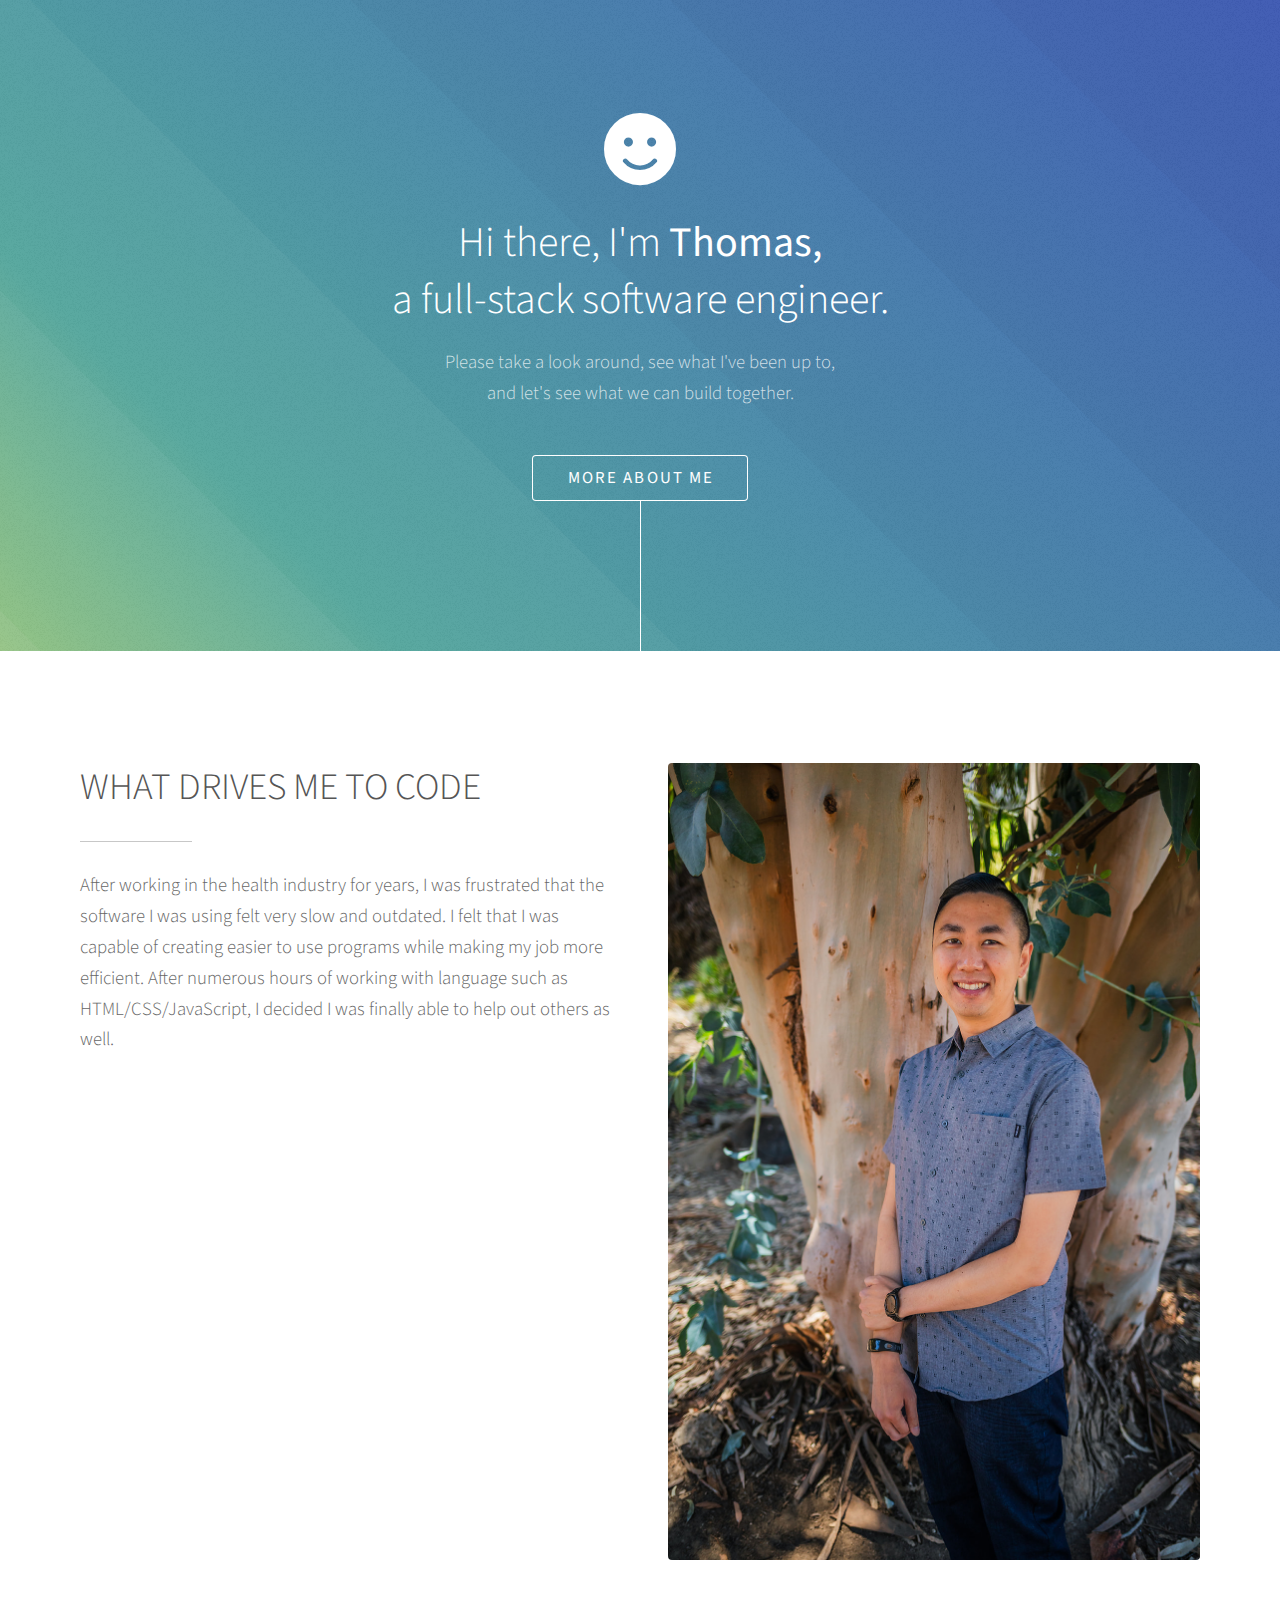
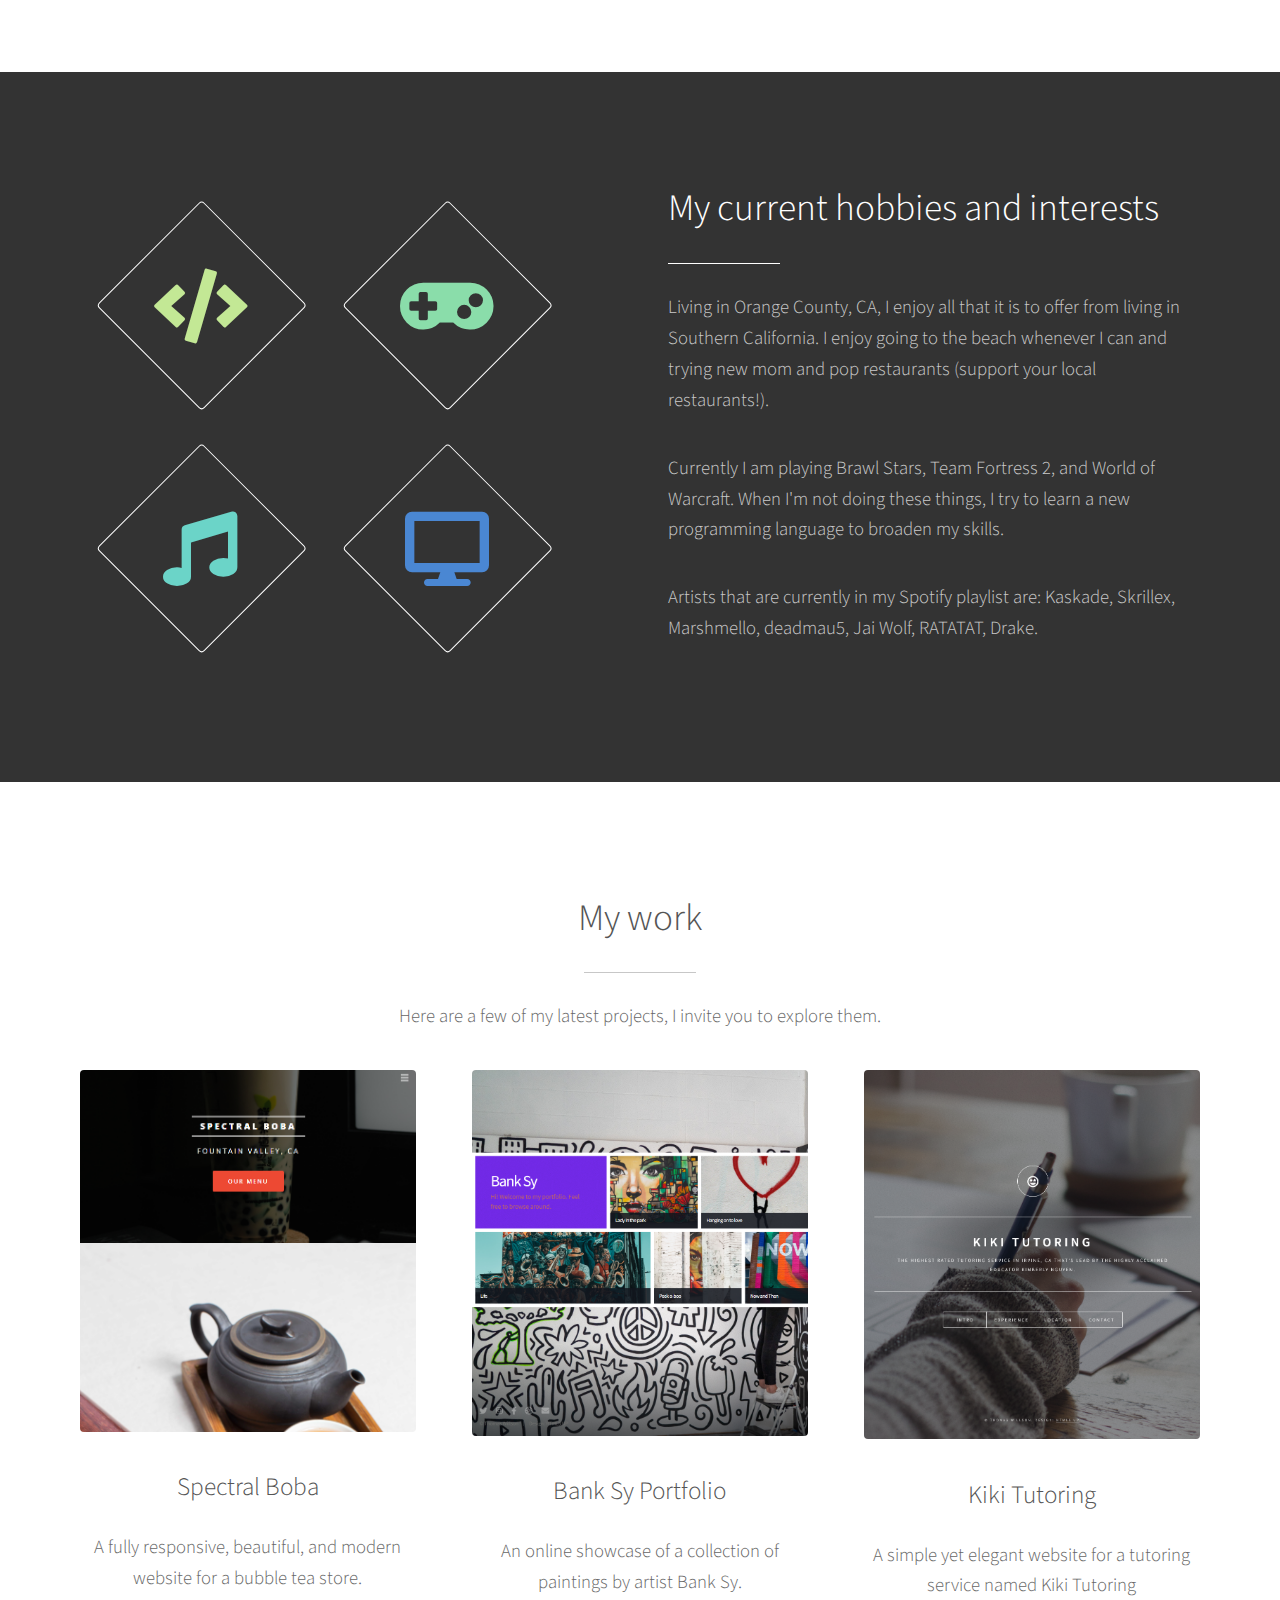
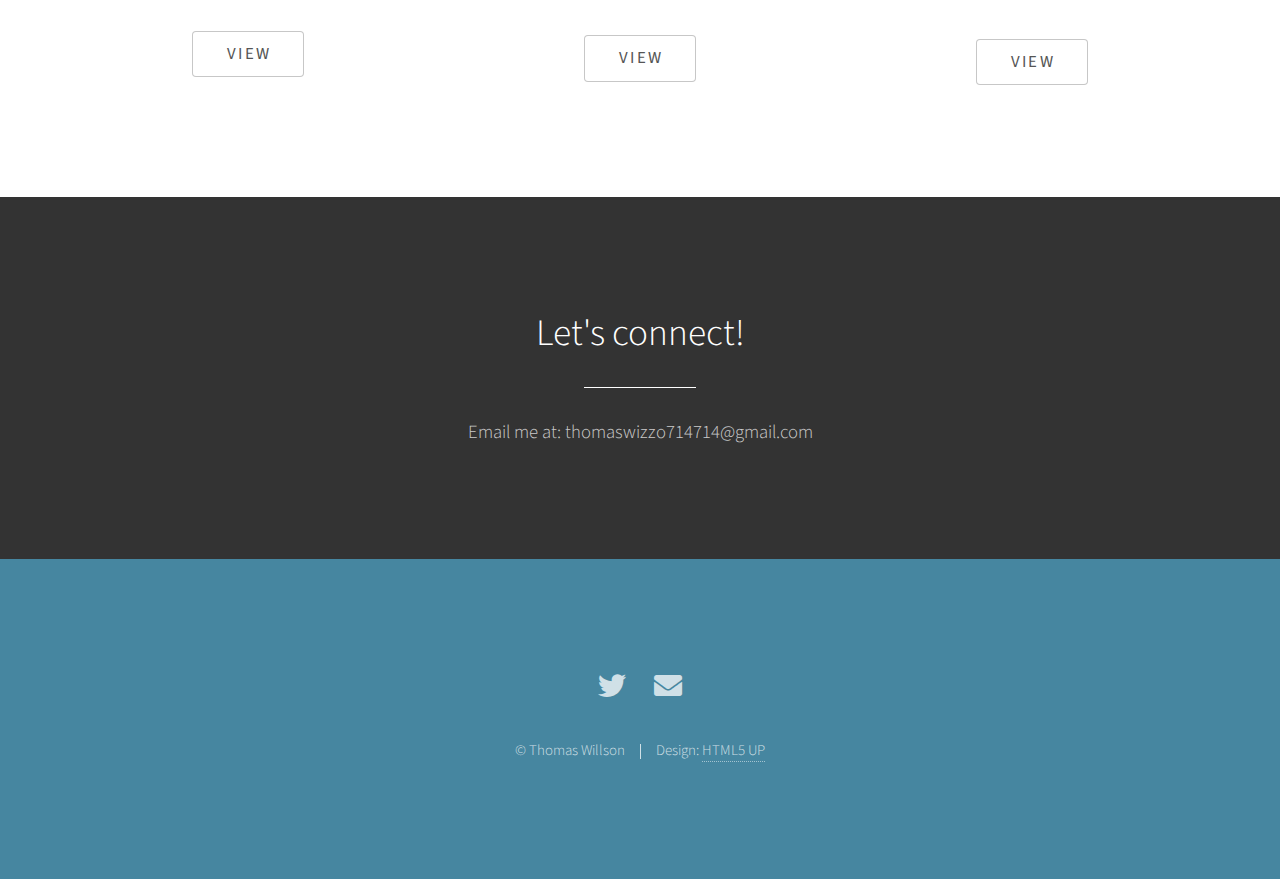
==== index.html @ 30d2df5d "first commit" ====
<!DOCTYPE HTML>
<!--
	Photon by HTML5 UP
	html5up.net | @ajlkn
	Free for personal and commercial use under the CCA 3.0 license (html5up.net/license)
-->
<html>
	<head>
		<title>Thomas Willson - Web Dev</title>
		<meta charset="utf-8" />
		<meta name="viewport" content="width=device-width, initial-scale=1, user-scalable=no" />
		<link rel="stylesheet" href="assets/css/main.css" />
		<noscript><link rel="stylesheet" href="assets/css/noscript.css" /></noscript>
	</head>
	<body class="is-preload">

		<!-- Header -->
			<section id="header">
				<div class="inner">
					<span class="icon solid major fa-smile"></span>
					<h1>Hi there, I'm <strong>Thomas,</strong><br />
					a full-stack software engineer.</h1>
					<p>Please take a look around, see what I've been up to,<br />
					and let's see what we can build together.</p>
					<ul class="actions special">
						<li><a href="#one" class="button scrolly">More about me</a></li>
					</ul>
				</div>
			</section>

		<!-- One -->
			<section id="one" class="main style1">
				<div class="container">
					<div class="row gtr-150">
						<div class="col-6 col-12-medium">
							<header class="major">
								<h2>WHAT DRIVES ME TO CODE</h2>
							</header>
							<p>After working in the health industry for years, I was frustrated that the software I was using felt very slow and outdated.
							I felt that I was capable of creating easier to use programs while making my job more efficient.
							After numerous hours of working with language such as HTML/CSS/JavaScript, I decided I was finally able to help out others as well.</p>
						</div>
						<div class="col-6 col-12-medium imp-medium">
							<span class="image fit"><img src="professional-selfie.jpg" alt="" /></span>
						</div>
					</div>
				</div>
			</section>

		<!-- Two -->
			<section id="two" class="main style2">
				<div class="container">
					<div class="row gtr-150">
						<div class="col-6 col-12-medium">
							<ul class="major-icons">
								<li><span class="icon solid style1 major fa-code"></span></li>
								<li><span class="icon solid style2 major fa-gamepad"></span></li>
								<li><span class="icon solid style3 major fa-music"></span></li>
								<!-- <li><span class="icon solid style4 major fa-cog"></span></li> -->
								<li><span class="icon solid style5 major fa-desktop"></span></li>
								<!-- <li><span class="icon solid style6 major fa-calendar"></span></li> -->
							</ul>
						</div>
						<div class="col-6 col-12-medium">
							<header class="major">
								<h2>My current hobbies and interests<br />
								</h2>
							</header>
							<p>Living in Orange County, CA, I enjoy all that it is to offer from living in Southern California.  I enjoy going to the beach whenever I can and trying new mom and pop restaurants (support your local restaurants!).</p>
							<p>Currently I am playing Brawl Stars, Team Fortress 2, and World of Warcraft.  When I'm not doing these things, I try to learn a new programming language to broaden my skills.</p>
							<p>Artists that are currently in my Spotify playlist are: Kaskade, Skrillex, Marshmello, deadmau5, Jai Wolf, RATATAT, Drake.</p>
						</div>
					</div>
				</div>
			</section>

		<!-- Three -->
			<section id="three" class="main style1 special">
				<div class="container">
					<header class="major">
						<h2>My work</h2>
					</header>
					<p>Here are a few of my latest projects, I invite you to explore them.</p>
					<div class="row gtr-150">
						<div class="col-4 col-12-medium">
							<a href="Project-1-spectral-boba/index.html" target="_blank"><span class="image fit"><img href="Project-1-spectral-boba/index.html" src="images/spectral-boba-proj-img.png" alt="" /></span></a>
							<h3>Spectral Boba</h3>
							<p>A fully responsive, beautiful, and modern website for a bubble tea store.</p>
							<ul class="actions special">
								<li><a href="Project-1-spectral-boba/index.html" target="_blank" class="button">View</a></li>
							</ul>
						</div>
						<div class="col-4 col-12-medium">
							<a href="Project-2-artist/index.html" target="_blank"><span class="image fit"><img src="images/project2-banksy.png" alt="" /></span></a>
							<h3>Bank Sy Portfolio</h3>
							<p>An online showcase of a collection of paintings by artist Bank Sy.</p>
							<ul class="actions special">
								<li><a href="Project-2-artist/index.html" target="_blank" class="button">View</a></li>
							</ul>
						</div>
						<div class="col-4 col-12-medium">
							<a href="Project-3-tutor/index.html" target="_blank"><span class="image fit"><img src="images/kiki-tutor.png" alt="" /></span></a>
							<h3>Kiki Tutoring</h3>
							<p>A simple yet elegant website for a tutoring service named Kiki Tutoring</p>
							<ul class="actions special">
								<li><a href="Project-3-tutor/index.html" target="_blank" class="button">View</a></li>
							</ul>
						</div>
					</div>
				</div>
			</section>

		<!-- Four -->
			<section id="four" class="main style2 special">
				<div class="container">
					<header class="major">
						<h2>Let's connect!</h2>
					</header>
					<p>Email me at: thomaswizzo714714@gmail.com</p>
					<!-- <ul class="actions special">
						<li><a href="#" class="button wide primary">Sign Up</a></li>
						<li><a href="#" class="button wide">Learn More</a></li>
					</ul> -->
				</div>
			</section>

		<!-- Five -->
		<!--
			<section id="five" class="main style1">
				<div class="container">
					<header class="major special">
						<h2>Elements</h2>
					</header>

					<section>
						<h4>Text</h4>
						<p>This is <b>bold</b> and this is <strong>strong</strong>. This is <i>italic</i> and this is <em>emphasized</em>.
						This is <sup>superscript</sup> text and this is <sub>subscript</sub> text.
						This is <u>underlined</u> and this is code: <code>for (;;) { ... }</code>. Finally, <a href="#">this is a link</a>.</p>
						<hr />
						<header>
							<h4>Heading with a Subtitle</h4>
							<p>Lorem ipsum dolor sit amet nullam id egestas urna aliquam</p>
						</header>
						<p>Nunc lacinia ante nunc ac lobortis. Interdum adipiscing gravida odio porttitor sem non mi integer non faucibus ornare mi ut ante amet placerat aliquet. Volutpat eu sed ante lacinia sapien lorem accumsan varius montes viverra nibh in adipiscing blandit tempus accumsan.</p>
						<header>
							<h5>Heading with a Subtitle</h5>
							<p>Lorem ipsum dolor sit amet nullam id egestas urna aliquam</p>
						</header>
						<p>Nunc lacinia ante nunc ac lobortis. Interdum adipiscing gravida odio porttitor sem non mi integer non faucibus ornare mi ut ante amet placerat aliquet. Volutpat eu sed ante lacinia sapien lorem accumsan varius montes viverra nibh in adipiscing blandit tempus accumsan.</p>
						<hr />
						<h2>Heading Level 2</h2>
						<h3>Heading Level 3</h3>
						<h4>Heading Level 4</h4>
						<h5>Heading Level 5</h5>
						<h6>Heading Level 6</h6>
						<hr />
						<h5>Blockquote</h5>
						<blockquote>Fringilla nisl. Donec accumsan interdum nisi, quis tincidunt felis sagittis eget tempus euismod. Vestibulum ante ipsum primis in faucibus vestibulum. Blandit adipiscing eu felis iaculis volutpat ac adipiscing accumsan faucibus. Vestibulum ante ipsum primis in faucibus lorem ipsum dolor sit amet nullam adipiscing eu felis.</blockquote>
						<h5>Preformatted</h5>
						<pre><code>i = 0;

while (!deck.isInOrder()) {
print 'Iteration ' + i;
deck.shuffle();
i++;
}

print 'It took ' + i + ' iterations to sort the deck.';</code></pre>
					</section>

					<section>
						<h4>Lists</h4>
						<div class="row">
							<div class="col-6 col-12-medium">
								<h5>Unordered</h5>
								<ul>
									<li>Dolor pulvinar etiam.</li>
									<li>Sagittis adipiscing.</li>
									<li>Felis enim feugiat.</li>
								</ul>
								<h5>Alternate</h5>
								<ul class="alt">
									<li>Dolor pulvinar etiam.</li>
									<li>Sagittis adipiscing.</li>
									<li>Felis enim feugiat.</li>
								</ul>
							</div>
							<div class="col-6 col-12-medium">
								<h5>Ordered</h5>
								<ol>
									<li>Dolor pulvinar etiam.</li>
									<li>Etiam vel felis viverra.</li>
									<li>Felis enim feugiat.</li>
									<li>Dolor pulvinar etiam.</li>
									<li>Etiam vel felis lorem.</li>
									<li>Felis enim et feugiat.</li>
								</ol>
								<h5>Icons</h5>
								<ul class="icons">
									<li><a href="#" class="icon brands fa-twitter"><span class="label">Twitter</span></a></li>
									<li><a href="#" class="icon brands fa-facebook-f"><span class="label">Facebook</span></a></li>
									<li><a href="#" class="icon brands fa-instagram"><span class="label">Instagram</span></a></li>
									<li><a href="#" class="icon brands fa-github"><span class="label">Github</span></a></li>
								</ul>
							</div>
						</div>
						<h5>Actions</h5>
						<div class="row">
							<div class="col-6 col-12-medium">
								<ul class="actions">
									<li><a href="#" class="button primary">Default</a></li>
									<li><a href="#" class="button">Default</a></li>
								</ul>
								<ul class="actions small">
									<li><a href="#" class="button primary small">Small</a></li>
									<li><a href="#" class="button small">Small</a></li>
								</ul>
								<ul class="actions stacked">
									<li><a href="#" class="button primary">Default</a></li>
									<li><a href="#" class="button">Default</a></li>
								</ul>
								<ul class="actions stacked">
									<li><a href="#" class="button primary small">Small</a></li>
									<li><a href="#" class="button small">Small</a></li>
								</ul>
							</div>
							<div class="col-6 col-12-medium">
								<ul class="actions stacked">
									<li><a href="#" class="button primary fit">Default</a></li>
									<li><a href="#" class="button fit">Default</a></li>
								</ul>
								<ul class="actions stacked">
									<li><a href="#" class="button primary small fit">Small</a></li>
									<li><a href="#" class="button small fit">Small</a></li>
								</ul>
							</div>
						</div>
					</section>

					<section>
						<h4>Table</h4>
						<h5>Default</h5>
						<div class="table-wrapper">
							<table>
								<thead>
									<tr>
										<th>Name</th>
										<th>Description</th>
										<th>Price</th>
									</tr>
								</thead>
								<tbody>
									<tr>
										<td>Item One</td>
										<td>Ante turpis integer aliquet porttitor.</td>
										<td>29.99</td>
									</tr>
									<tr>
										<td>Item Two</td>
										<td>Vis ac commodo adipiscing arcu aliquet.</td>
										<td>19.99</td>
									</tr>
									<tr>
										<td>Item Three</td>
										<td> Morbi faucibus arcu accumsan lorem.</td>
										<td>29.99</td>
									</tr>
									<tr>
										<td>Item Four</td>
										<td>Vitae integer tempus condimentum.</td>
										<td>19.99</td>
									</tr>
									<tr>
										<td>Item Five</td>
										<td>Ante turpis integer aliquet porttitor.</td>
										<td>29.99</td>
									</tr>
								</tbody>
								<tfoot>
									<tr>
										<td colspan="2"></td>
										<td>100.00</td>
									</tr>
								</tfoot>
							</table>
						</div>

						<h5>Alternate</h5>
						<div class="table-wrapper">
							<table class="alt">
								<thead>
									<tr>
										<th>Name</th>
										<th>Description</th>
										<th>Price</th>
									</tr>
								</thead>
								<tbody>
									<tr>
										<td>Item One</td>
										<td>Ante turpis integer aliquet porttitor.</td>
										<td>29.99</td>
									</tr>
									<tr>
										<td>Item Two</td>
										<td>Vis ac commodo adipiscing arcu aliquet.</td>
										<td>19.99</td>
									</tr>
									<tr>
										<td>Item Three</td>
										<td> Morbi faucibus arcu accumsan lorem.</td>
										<td>29.99</td>
									</tr>
									<tr>
										<td>Item Four</td>
										<td>Vitae integer tempus condimentum.</td>
										<td>19.99</td>
									</tr>
									<tr>
										<td>Item Five</td>
										<td>Ante turpis integer aliquet porttitor.</td>
										<td>29.99</td>
									</tr>
								</tbody>
								<tfoot>
									<tr>
										<td colspan="2"></td>
										<td>100.00</td>
									</tr>
								</tfoot>
							</table>
						</div>
					</section>

					<section>
						<h4>Buttons</h4>
						<ul class="actions">
							<li><a href="#" class="button primary">Primary</a></li>
							<li><a href="#" class="button">Default</a></li>
						</ul>
						<ul class="actions">
							<li><a href="#" class="button large">Large</a></li>
							<li><a href="#" class="button">Default</a></li>
							<li><a href="#" class="button small">Small</a></li>
						</ul>
						<ul class="actions fit">
							<li><a href="#" class="button fit">Fit</a></li>
							<li><a href="#" class="button primary fit">Fit</a></li>
							<li><a href="#" class="button fit">Fit</a></li>
						</ul>
						<ul class="actions fit small">
							<li><a href="#" class="button primary fit small">Fit + Small</a></li>
							<li><a href="#" class="button fit small">Fit + Small</a></li>
							<li><a href="#" class="button primary fit small">Fit + Small</a></li>
						</ul>
						<ul class="actions">
							<li><a href="#" class="button primary icon solid fa-download">Icon</a></li>
							<li><a href="#" class="button icon solid fa-download">Icon</a></li>
						</ul>
						<ul class="actions">
							<li><span class="button primary disabled">Disabled</span></li>
							<li><span class="button disabled">Disabled</span></li>
						</ul>
					</section>

					<section>
						<h4>Form</h4>
						<form method="post" action="#">
							<div class="row gtr-uniform gtr-50">
								<div class="col-6 col-12-xsmall">
									<input type="text" name="demo-name" id="demo-name" value="" placeholder="Name" />
								</div>
								<div class="col-6 col-12-xsmall">
									<input type="email" name="demo-email" id="demo-email" value="" placeholder="Email" />
								</div>
								<div class="col-12">
									<select name="demo-category" id="demo-category">
										<option value="">- Category -</option>
										<option value="1">Manufacturing</option>
										<option value="1">Shipping</option>
										<option value="1">Administration</option>
										<option value="1">Human Resources</option>
									</select>
								</div>
								<div class="col-4 col-12-small">
									<input type="radio" id="demo-priority-low" name="demo-priority" checked>
									<label for="demo-priority-low">Low</label>
								</div>
								<div class="col-4 col-12-small">
									<input type="radio" id="demo-priority-normal" name="demo-priority">
									<label for="demo-priority-normal">Normal</label>
								</div>
								<div class="col-4 col-12-small">
									<input type="radio" id="demo-priority-high" name="demo-priority">
									<label for="demo-priority-high">High</label>
								</div>
								<div class="col-6 col-12-small">
									<input type="checkbox" id="demo-copy" name="demo-copy">
									<label for="demo-copy">Email me a copy</label>
								</div>
								<div class="col-6 col-12-small">
									<input type="checkbox" id="demo-human" name="demo-human" checked>
									<label for="demo-human">Not a robot</label>
								</div>
								<div class="col-12">
									<textarea name="demo-message" id="demo-message" placeholder="Enter your message" rows="6"></textarea>
								</div>
								<div class="col-12">
									<ul class="actions">
										<li><input type="submit" value="Send Message" class="primary" /></li>
										<li><input type="reset" value="Reset" /></li>
									</ul>
								</div>
							</div>
						</form>
					</section>

					<section>
						<h4>Image</h4>
						<h5>Fit</h5>
						<div class="box alt">
							<div class="row gtr-uniform gtr-50">
								<div class="col-12"><span class="image fit"><img src="images/pic06.jpg" alt="" /></span></div>
								<div class="col-4"><span class="image fit"><img src="images/pic02.jpg" alt="" /></span></div>
								<div class="col-4"><span class="image fit"><img src="images/pic03.jpg" alt="" /></span></div>
								<div class="col-4"><span class="image fit"><img src="images/pic04.jpg" alt="" /></span></div>
								<div class="col-4"><span class="image fit"><img src="images/pic03.jpg" alt="" /></span></div>
								<div class="col-4"><span class="image fit"><img src="images/pic04.jpg" alt="" /></span></div>
								<div class="col-4"><span class="image fit"><img src="images/pic02.jpg" alt="" /></span></div>
								<div class="col-4"><span class="image fit"><img src="images/pic04.jpg" alt="" /></span></div>
								<div class="col-4"><span class="image fit"><img src="images/pic02.jpg" alt="" /></span></div>
								<div class="col-4"><span class="image fit"><img src="images/pic03.jpg" alt="" /></span></div>
							</div>
						</div>
						<h5>Left &amp; Right</h5>
						<p><span class="image left"><img src="images/pic05.jpg" alt="" /></span>Fringilla nisl. Donec accumsan interdum nisi, quis tincidunt felis sagittis eget. tempus euismod. Vestibulum ante ipsum primis in faucibus vestibulum. Blandit adipiscing eu felis iaculis volutpat ac adipiscing accumsan eu faucibus. Integer ac pellentesque praesent tincidunt felis sagittis eget. tempus euismod. Vestibulum ante ipsum primis in faucibus vestibulum. Blandit adipiscing eu felis iaculis volutpat ac adipiscing accumsan eu faucibus. Integer ac pellentesque praesent. Donec accumsan interdum nisi, quis tincidunt felis sagittis eget. tempus euismod. Vestibulum ante ipsum primis in faucibus vestibulum. Blandit adipiscing eu felis iaculis volutpat ac adipiscing accumsan eu faucibus. Integer ac pellentesque praesent tincidunt felis sagittis eget. tempus euismod. Vestibulum ante ipsum primis in faucibus vestibulum. Blandit adipiscing eu felis iaculis volutpat ac adipiscing accumsan eu faucibus. Integer ac pellentesque praesent. Blandit adipiscing eu felis iaculis volutpat ac adipiscing accumsan eu faucibus. Integer ac pellentesque praesent tincidunt felis sagittis eget. tempus euismod. Vestibulum ante ipsum primis in faucibus vestibulum. Blandit adipiscing eu felis iaculis volutpat ac adipiscing accumsan eu faucibus. Integer ac pellentesque praesent.</p>
						<p><span class="image right"><img src="images/pic05.jpg" alt="" /></span>Fringilla nisl. Donec accumsan interdum nisi, quis tincidunt felis sagittis eget. tempus euismod. Vestibulum ante ipsum primis in faucibus vestibulum. Blandit adipiscing eu felis iaculis volutpat ac adipiscing accumsan eu faucibus. Integer ac pellentesque praesent tincidunt felis sagittis eget. tempus euismod. Vestibulum ante ipsum primis in faucibus vestibulum. Blandit adipiscing eu felis iaculis volutpat ac adipiscing accumsan eu faucibus. Integer ac pellentesque praesent. Donec accumsan interdum nisi, quis tincidunt felis sagittis eget. tempus euismod. Vestibulum ante ipsum primis in faucibus vestibulum. Blandit adipiscing eu felis iaculis volutpat ac adipiscing accumsan eu faucibus. Integer ac pellentesque praesent tincidunt felis sagittis eget. tempus euismod. Vestibulum ante ipsum primis in faucibus vestibulum. Blandit adipiscing eu felis iaculis volutpat ac adipiscing accumsan eu faucibus. Integer ac pellentesque praesent. Blandit adipiscing eu felis iaculis volutpat ac adipiscing accumsan eu faucibus. Integer ac pellentesque praesent tincidunt felis sagittis eget. tempus euismod. Vestibulum ante ipsum primis in faucibus vestibulum. Blandit adipiscing eu felis iaculis volutpat ac adipiscing accumsan eu faucibus. Integer ac pellentesque praesent.</p>
					</section>

				</div>
			</section>
		-->

		<!-- Footer -->
			<section id="footer">
				<ul class="icons">
					<li><a href="https://twitter.com/thomaswizzo" class="icon brands alt fa-twitter"><span class="label">Twitter</span></a></li>
					<!-- <li><a href="#" class="icon brands alt fa-facebook-f"><span class="label">Facebook</span></a></li> -->
					<!-- <li><a href="#" class="icon brands alt fa-instagram"><span class="label">Instagram</span></a></li> -->
					<!-- <li><a href="#" class="icon brands alt fa-github"><span class="label">GitHub</span></a></li> -->
					<li><a href="mailto:thomaswizzo714@gmail.com" class="icon solid alt fa-envelope"><span class="label">Email</span></a></li>
				</ul>
				<ul class="copyright">
					<li>&copy; Thomas Willson</li><li>Design: <a href="http://html5up.net">HTML5 UP</a></li>
				</ul>
			</section>

		<!-- Scripts -->
			<script src="assets/js/jquery.min.js"></script>
			<script src="assets/js/jquery.scrolly.min.js"></script>
			<script src="assets/js/browser.min.js"></script>
			<script src="assets/js/breakpoints.min.js"></script>
			<script src="assets/js/util.js"></script>
			<script src="assets/js/main.js"></script>

	</body>
</html>
---- assets/css/main.css ----
@import url("fontawesome-all.min.css");
@import url("https://fonts.googleapis.com/css?family=Source+Sans+Pro:300,300italic,400,400italic");

/*
	Photon by HTML5 UP
	html5up.net | @ajlkn
	Free for personal and commercial use under the CCA 3.0 license (html5up.net/license)
*/

html, body, div, span, applet, object,
iframe, h1, h2, h3, h4, h5, h6, p, blockquote,
pre, a, abbr, acronym, address, big, cite,
code, del, dfn, em, img, ins, kbd, q, s, samp,
small, strike, strong, sub, sup, tt, var, b,
u, i, center, dl, dt, dd, ol, ul, li, fieldset,
form, label, legend, table, caption, tbody,
tfoot, thead, tr, th, td, article, aside,
canvas, details, embed, figure, figcaption,
footer, header, hgroup, menu, nav, output, ruby,
section, summary, time, mark, audio, video {
	margin: 0;
	padding: 0;
	border: 0;
	font-size: 100%;
	font: inherit;
	vertical-align: baseline;}

article, aside, details, figcaption, figure,
footer, header, hgroup, menu, nav, section {
	display: block;}

body {
	line-height: 1;
}

ol, ul {
	list-style: none;
}

blockquote, q {
	quotes: none;
}

	blockquote:before, blockquote:after, q:before, q:after {
		content: '';
		content: none;
	}

table {
	border-collapse: collapse;
	border-spacing: 0;
}

body {
	-webkit-text-size-adjust: none;
}

mark {
	background-color: transparent;
	color: inherit;
}

input::-moz-focus-inner {
	border: 0;
	padding: 0;
}

input, select, textarea {
	-moz-appearance: none;
	-webkit-appearance: none;
	-ms-appearance: none;
	appearance: none;
}

/* Basic */

	html {
		box-sizing: border-box;
	}

	*, *:before, *:after {
		box-sizing: inherit;
	}

	body {
		background: #fff;
	}

		body.is-preload *, body.is-preload *:before, body.is-preload *:after {
			-moz-animation: none !important;
			-webkit-animation: none !important;
			-ms-animation: none !important;
			animation: none !important;
			-moz-transition: none !important;
			-webkit-transition: none !important;
			-ms-transition: none !important;
			transition: none !important;
		}

	body, input, select, textarea {
		color: #666;
		font-family: "Source Sans Pro", Helvetica, sans-serif;
		font-size: 16pt;
		font-weight: 300;
		line-height: 1.65em;
	}

	a {
		-moz-transition: color 0.2s ease-in-out, border-color 0.2s ease-in-out;
		-webkit-transition: color 0.2s ease-in-out, border-color 0.2s ease-in-out;
		-ms-transition: color 0.2s ease-in-out, border-color 0.2s ease-in-out;
		transition: color 0.2s ease-in-out, border-color 0.2s ease-in-out;
		border-bottom: dotted 1px #666;
		color: inherit;
		text-decoration: none;
	}

		a:hover {
			border-bottom-color: transparent !important;
			color: #6bd4c8;
		}

	strong, b {
		color: #555;
		font-weight: 400;
	}

	em, i {
		font-style: italic;
	}

	p {
		margin: 0 0 2em 0;
	}

	h1, h2, h3, h4, h5, h6 {
		color: #555;
		line-height: 1em;
		margin: 0 0 1em 0;
	}

		h1 a, h2 a, h3 a, h4 a, h5 a, h6 a {
			color: inherit;
			text-decoration: none;
		}

	h1 {
		font-size: 2.25em;
		line-height: 1.35em;
	}

	h2 {
		font-size: 2em;
		line-height: 1.35em;
	}

	h3 {
		font-size: 1.35em;
		line-height: 1.5em;
	}

	h4 {
		font-size: 1.25em;
		line-height: 1.5em;
	}

	h5 {
		font-size: 0.9em;
		line-height: 1.5em;
	}

	h6 {
		font-size: 0.7em;
		line-height: 1.5em;
	}

	sub {
		font-size: 0.8em;
		position: relative;
		top: 0.5em;
	}

	sup {
		font-size: 0.8em;
		position: relative;
		top: -0.5em;
	}

	hr {
		border: 0;
		border-bottom: solid 1px rgba(144, 144, 144, 0.5);
		margin: 2em 0;
	}

		hr.major {
			margin: 3em 0;
		}

	blockquote {
		border-left: solid 4px rgba(144, 144, 144, 0.5);
		font-style: italic;
		margin: 0 0 2em 0;
		padding: 0.5em 0 0.5em 2em;
	}

	code {
		background: rgba(144, 144, 144, 0.075);
		border-radius: 4px;
		border: solid 1px rgba(144, 144, 144, 0.5);
		font-family: "Courier New", monospace;
		font-size: 0.9em;
		margin: 0 0.25em;
		padding: 0.25em 0.65em;
	}

	pre {
		-webkit-overflow-scrolling: touch;
		font-family: "Courier New", monospace;
		font-size: 0.9em;
		margin: 0 0 2em 0;
	}

		pre code {
			display: block;
			line-height: 1.75em;
			padding: 1em 1.5em;
			overflow-x: auto;
		}

	.align-left {
		text-align: left;
	}

	.align-center {
		text-align: center;
	}

	.align-right {
		text-align: right;
	}

/* Container */

	.container {
		margin: 0 auto;
		max-width: calc(100% - 4em);
		width: 60em;
	}

		.container.xsmall {
			width: 15em;
		}

		.container.small {
			width: 30em;
		}

		.container.medium {
			width: 45em;
		}

		.container.large {
			width: 75em;
		}

		.container.xlarge {
			width: 90em;
		}

		.container.max {
			width: 100%;
		}

		@media screen and (max-width: 980px) {

			.container {
				max-width: 100% !important;
				width: 100% !important;
			}

		}

		@media screen and (max-width: 480px) {

			.container {
				max-width: calc(100% - 3em);
			}

		}

/* Row */

	.row {
		display: flex;
		flex-wrap: wrap;
		box-sizing: border-box;
		align-items: stretch;
	}

		.row > * {
			box-sizing: border-box;
		}

		.row.gtr-uniform > * > :last-child {
			margin-bottom: 0;
		}

		.row.aln-left {
			justify-content: flex-start;
		}

		.row.aln-center {
			justify-content: center;
		}

		.row.aln-right {
			justify-content: flex-end;
		}

		.row.aln-top {
			align-items: flex-start;
		}

		.row.aln-middle {
			align-items: center;
		}

		.row.aln-bottom {
			align-items: flex-end;
		}

		.row > .imp {
			order: -1;
		}

		.row > .col-1 {
			width: 8.33333%;
		}

		.row > .off-1 {
			margin-left: 8.33333%;
		}

		.row > .col-2 {
			width: 16.66667%;
		}

		.row > .off-2 {
			margin-left: 16.66667%;
		}

		.row > .col-3 {
			width: 25%;
		}

		.row > .off-3 {
			margin-left: 25%;
		}

		.row > .col-4 {
			width: 33.33333%;
		}

		.row > .off-4 {
			margin-left: 33.33333%;
		}

		.row > .col-5 {
			width: 41.66667%;
		}

		.row > .off-5 {
			margin-left: 41.66667%;
		}

		.row > .col-6 {
			width: 50%;
		}

		.row > .off-6 {
			margin-left: 50%;
		}

		.row > .col-7 {
			width: 58.33333%;
		}

		.row > .off-7 {
			margin-left: 58.33333%;
		}

		.row > .col-8 {
			width: 66.66667%;
		}

		.row > .off-8 {
			margin-left: 66.66667%;
		}

		.row > .col-9 {
			width: 75%;
		}

		.row > .off-9 {
			margin-left: 75%;
		}

		.row > .col-10 {
			width: 83.33333%;
		}

		.row > .off-10 {
			margin-left: 83.33333%;
		}

		.row > .col-11 {
			width: 91.66667%;
		}

		.row > .off-11 {
			margin-left: 91.66667%;
		}

		.row > .col-12 {
			width: 100%;
		}

		.row > .off-12 {
			margin-left: 100%;
		}

		.row.gtr-0 {
			margin-top: 0;
			margin-left: 0em;
		}

			.row.gtr-0 > * {
				padding: 0 0 0 0em;
			}

			.row.gtr-0.gtr-uniform {
				margin-top: 0em;
			}

				.row.gtr-0.gtr-uniform > * {
					padding-top: 0em;
				}

		.row.gtr-25 {
			margin-top: 0;
			margin-left: -0.5em;
		}

			.row.gtr-25 > * {
				padding: 0 0 0 0.5em;
			}

			.row.gtr-25.gtr-uniform {
				margin-top: -0.5em;
			}

				.row.gtr-25.gtr-uniform > * {
					padding-top: 0.5em;
				}

		.row.gtr-50 {
			margin-top: 0;
			margin-left: -1em;
		}

			.row.gtr-50 > * {
				padding: 0 0 0 1em;
			}

			.row.gtr-50.gtr-uniform {
				margin-top: -1em;
			}

				.row.gtr-50.gtr-uniform > * {
					padding-top: 1em;
				}

		.row {
			margin-top: 0;
			margin-left: -2em;
		}

			.row > * {
				padding: 0 0 0 2em;
			}

			.row.gtr-uniform {
				margin-top: -2em;
			}

				.row.gtr-uniform > * {
					padding-top: 2em;
				}

		.row.gtr-150 {
			margin-top: 0;
			margin-left: -3em;
		}

			.row.gtr-150 > * {
				padding: 0 0 0 3em;
			}

			.row.gtr-150.gtr-uniform {
				margin-top: -3em;
			}

				.row.gtr-150.gtr-uniform > * {
					padding-top: 3em;
				}

		.row.gtr-200 {
			margin-top: 0;
			margin-left: -4em;
		}

			.row.gtr-200 > * {
				padding: 0 0 0 4em;
			}

			.row.gtr-200.gtr-uniform {
				margin-top: -4em;
			}

				.row.gtr-200.gtr-uniform > * {
					padding-top: 4em;
				}

		@media screen and (max-width: 1680px) {

			.row {
				display: flex;
				flex-wrap: wrap;
				box-sizing: border-box;
				align-items: stretch;
			}

				.row > * {
					box-sizing: border-box;
				}

				.row.gtr-uniform > * > :last-child {
					margin-bottom: 0;
				}

				.row.aln-left {
					justify-content: flex-start;
				}

				.row.aln-center {
					justify-content: center;
				}

				.row.aln-right {
					justify-content: flex-end;
				}

				.row.aln-top {
					align-items: flex-start;
				}

				.row.aln-middle {
					align-items: center;
				}

				.row.aln-bottom {
					align-items: flex-end;
				}

				.row > .imp-xlarge {
					order: -1;
				}

				.row > .col-1-xlarge {
					width: 8.33333%;
				}

				.row > .off-1-xlarge {
					margin-left: 8.33333%;
				}

				.row > .col-2-xlarge {
					width: 16.66667%;
				}

				.row > .off-2-xlarge {
					margin-left: 16.66667%;
				}

				.row > .col-3-xlarge {
					width: 25%;
				}

				.row > .off-3-xlarge {
					margin-left: 25%;
				}

				.row > .col-4-xlarge {
					width: 33.33333%;
				}

				.row > .off-4-xlarge {
					margin-left: 33.33333%;
				}

				.row > .col-5-xlarge {
					width: 41.66667%;
				}

				.row > .off-5-xlarge {
					margin-left: 41.66667%;
				}

				.row > .col-6-xlarge {
					width: 50%;
				}

				.row > .off-6-xlarge {
					margin-left: 50%;
				}

				.row > .col-7-xlarge {
					width: 58.33333%;
				}

				.row > .off-7-xlarge {
					margin-left: 58.33333%;
				}

				.row > .col-8-xlarge {
					width: 66.66667%;
				}

				.row > .off-8-xlarge {
					margin-left: 66.66667%;
				}

				.row > .col-9-xlarge {
					width: 75%;
				}

				.row > .off-9-xlarge {
					margin-left: 75%;
				}

				.row > .col-10-xlarge {
					width: 83.33333%;
				}

				.row > .off-10-xlarge {
					margin-left: 83.33333%;
				}

				.row > .col-11-xlarge {
					width: 91.66667%;
				}

				.row > .off-11-xlarge {
					margin-left: 91.66667%;
				}

				.row > .col-12-xlarge {
					width: 100%;
				}

				.row > .off-12-xlarge {
					margin-left: 100%;
				}

				.row.gtr-0 {
					margin-top: 0;
					margin-left: 0em;
				}

					.row.gtr-0 > * {
						padding: 0 0 0 0em;
					}

					.row.gtr-0.gtr-uniform {
						margin-top: 0em;
					}

						.row.gtr-0.gtr-uniform > * {
							padding-top: 0em;
						}

				.row.gtr-25 {
					margin-top: 0;
					margin-left: -0.5em;
				}

					.row.gtr-25 > * {
						padding: 0 0 0 0.5em;
					}

					.row.gtr-25.gtr-uniform {
						margin-top: -0.5em;
					}

						.row.gtr-25.gtr-uniform > * {
							padding-top: 0.5em;
						}

				.row.gtr-50 {
					margin-top: 0;
					margin-left: -1em;
				}

					.row.gtr-50 > * {
						padding: 0 0 0 1em;
					}

					.row.gtr-50.gtr-uniform {
						margin-top: -1em;
					}

						.row.gtr-50.gtr-uniform > * {
							padding-top: 1em;
						}

				.row {
					margin-top: 0;
					margin-left: -2em;
				}

					.row > * {
						padding: 0 0 0 2em;
					}

					.row.gtr-uniform {
						margin-top: -2em;
					}

						.row.gtr-uniform > * {
							padding-top: 2em;
						}

				.row.gtr-150 {
					margin-top: 0;
					margin-left: -3em;
				}

					.row.gtr-150 > * {
						padding: 0 0 0 3em;
					}

					.row.gtr-150.gtr-uniform {
						margin-top: -3em;
					}

						.row.gtr-150.gtr-uniform > * {
							padding-top: 3em;
						}

				.row.gtr-200 {
					margin-top: 0;
					margin-left: -4em;
				}

					.row.gtr-200 > * {
						padding: 0 0 0 4em;
					}

					.row.gtr-200.gtr-uniform {
						margin-top: -4em;
					}

						.row.gtr-200.gtr-uniform > * {
							padding-top: 4em;
						}

		}

		@media screen and (max-width: 1140px) {

			.row {
				display: flex;
				flex-wrap: wrap;
				box-sizing: border-box;
				align-items: stretch;
			}

				.row > * {
					box-sizing: border-box;
				}

				.row.gtr-uniform > * > :last-child {
					margin-bottom: 0;
				}

				.row.aln-left {
					justify-content: flex-start;
				}

				.row.aln-center {
					justify-content: center;
				}

				.row.aln-right {
					justify-content: flex-end;
				}

				.row.aln-top {
					align-items: flex-start;
				}

				.row.aln-middle {
					align-items: center;
				}

				.row.aln-bottom {
					align-items: flex-end;
				}

				.row > .imp-large {
					order: -1;
				}

				.row > .col-1-large {
					width: 8.33333%;
				}

				.row > .off-1-large {
					margin-left: 8.33333%;
				}

				.row > .col-2-large {
					width: 16.66667%;
				}

				.row > .off-2-large {
					margin-left: 16.66667%;
				}

				.row > .col-3-large {
					width: 25%;
				}

				.row > .off-3-large {
					margin-left: 25%;
				}

				.row > .col-4-large {
					width: 33.33333%;
				}

				.row > .off-4-large {
					margin-left: 33.33333%;
				}

				.row > .col-5-large {
					width: 41.66667%;
				}

				.row > .off-5-large {
					margin-left: 41.66667%;
				}

				.row > .col-6-large {
					width: 50%;
				}

				.row > .off-6-large {
					margin-left: 50%;
				}

				.row > .col-7-large {
					width: 58.33333%;
				}

				.row > .off-7-large {
					margin-left: 58.33333%;
				}

				.row > .col-8-large {
					width: 66.66667%;
				}

				.row > .off-8-large {
					margin-left: 66.66667%;
				}

				.row > .col-9-large {
					width: 75%;
				}

				.row > .off-9-large {
					margin-left: 75%;
				}

				.row > .col-10-large {
					width: 83.33333%;
				}

				.row > .off-10-large {
					margin-left: 83.33333%;
				}

				.row > .col-11-large {
					width: 91.66667%;
				}

				.row > .off-11-large {
					margin-left: 91.66667%;
				}

				.row > .col-12-large {
					width: 100%;
				}

				.row > .off-12-large {
					margin-left: 100%;
				}

				.row.gtr-0 {
					margin-top: 0;
					margin-left: 0em;
				}

					.row.gtr-0 > * {
						padding: 0 0 0 0em;
					}

					.row.gtr-0.gtr-uniform {
						margin-top: 0em;
					}

						.row.gtr-0.gtr-uniform > * {
							padding-top: 0em;
						}

				.row.gtr-25 {
					margin-top: 0;
					margin-left: -0.5em;
				}

					.row.gtr-25 > * {
						padding: 0 0 0 0.5em;
					}

					.row.gtr-25.gtr-uniform {
						margin-top: -0.5em;
					}

						.row.gtr-25.gtr-uniform > * {
							padding-top: 0.5em;
						}

				.row.gtr-50 {
					margin-top: 0;
					margin-left: -1em;
				}

					.row.gtr-50 > * {
						padding: 0 0 0 1em;
					}

					.row.gtr-50.gtr-uniform {
						margin-top: -1em;
					}

						.row.gtr-50.gtr-uniform > * {
							padding-top: 1em;
						}

				.row {
					margin-top: 0;
					margin-left: -2em;
				}

					.row > * {
						padding: 0 0 0 2em;
					}

					.row.gtr-uniform {
						margin-top: -2em;
					}

						.row.gtr-uniform > * {
							padding-top: 2em;
						}

				.row.gtr-150 {
					margin-top: 0;
					margin-left: -3em;
				}

					.row.gtr-150 > * {
						padding: 0 0 0 3em;
					}

					.row.gtr-150.gtr-uniform {
						margin-top: -3em;
					}

						.row.gtr-150.gtr-uniform > * {
							padding-top: 3em;
						}

				.row.gtr-200 {
					margin-top: 0;
					margin-left: -4em;
				}

					.row.gtr-200 > * {
						padding: 0 0 0 4em;
					}

					.row.gtr-200.gtr-uniform {
						margin-top: -4em;
					}

						.row.gtr-200.gtr-uniform > * {
							padding-top: 4em;
						}

		}

		@media screen and (max-width: 980px) {

			.row {
				display: flex;
				flex-wrap: wrap;
				box-sizing: border-box;
				align-items: stretch;
			}

				.row > * {
					box-sizing: border-box;
				}

				.row.gtr-uniform > * > :last-child {
					margin-bottom: 0;
				}

				.row.aln-left {
					justify-content: flex-start;
				}

				.row.aln-center {
					justify-content: center;
				}

				.row.aln-right {
					justify-content: flex-end;
				}

				.row.aln-top {
					align-items: flex-start;
				}

				.row.aln-middle {
					align-items: center;
				}

				.row.aln-bottom {
					align-items: flex-end;
				}

				.row > .imp-medium {
					order: -1;
				}

				.row > .col-1-medium {
					width: 8.33333%;
				}

				.row > .off-1-medium {
					margin-left: 8.33333%;
				}

				.row > .col-2-medium {
					width: 16.66667%;
				}

				.row > .off-2-medium {
					margin-left: 16.66667%;
				}

				.row > .col-3-medium {
					width: 25%;
				}

				.row > .off-3-medium {
					margin-left: 25%;
				}

				.row > .col-4-medium {
					width: 33.33333%;
				}

				.row > .off-4-medium {
					margin-left: 33.33333%;
				}

				.row > .col-5-medium {
					width: 41.66667%;
				}

				.row > .off-5-medium {
					margin-left: 41.66667%;
				}

				.row > .col-6-medium {
					width: 50%;
				}

				.row > .off-6-medium {
					margin-left: 50%;
				}

				.row > .col-7-medium {
					width: 58.33333%;
				}

				.row > .off-7-medium {
					margin-left: 58.33333%;
				}

				.row > .col-8-medium {
					width: 66.66667%;
				}

				.row > .off-8-medium {
					margin-left: 66.66667%;
				}

				.row > .col-9-medium {
					width: 75%;
				}

				.row > .off-9-medium {
					margin-left: 75%;
				}

				.row > .col-10-medium {
					width: 83.33333%;
				}

				.row > .off-10-medium {
					margin-left: 83.33333%;
				}

				.row > .col-11-medium {
					width: 91.66667%;
				}

				.row > .off-11-medium {
					margin-left: 91.66667%;
				}

				.row > .col-12-medium {
					width: 100%;
				}

				.row > .off-12-medium {
					margin-left: 100%;
				}

				.row.gtr-0 {
					margin-top: 0;
					margin-left: 0em;
				}

					.row.gtr-0 > * {
						padding: 0 0 0 0em;
					}

					.row.gtr-0.gtr-uniform {
						margin-top: 0em;
					}

						.row.gtr-0.gtr-uniform > * {
							padding-top: 0em;
						}

				.row.gtr-25 {
					margin-top: 0;
					margin-left: -0.5em;
				}

					.row.gtr-25 > * {
						padding: 0 0 0 0.5em;
					}

					.row.gtr-25.gtr-uniform {
						margin-top: -0.5em;
					}

						.row.gtr-25.gtr-uniform > * {
							padding-top: 0.5em;
						}

				.row.gtr-50 {
					margin-top: 0;
					margin-left: -1em;
				}

					.row.gtr-50 > * {
						padding: 0 0 0 1em;
					}

					.row.gtr-50.gtr-uniform {
						margin-top: -1em;
					}

						.row.gtr-50.gtr-uniform > * {
							padding-top: 1em;
						}

				.row {
					margin-top: 0;
					margin-left: -2em;
				}

					.row > * {
						padding: 0 0 0 2em;
					}

					.row.gtr-uniform {
						margin-top: -2em;
					}

						.row.gtr-uniform > * {
							padding-top: 2em;
						}

				.row.gtr-150 {
					margin-top: 0;
					margin-left: -3em;
				}

					.row.gtr-150 > * {
						padding: 0 0 0 3em;
					}

					.row.gtr-150.gtr-uniform {
						margin-top: -3em;
					}

						.row.gtr-150.gtr-uniform > * {
							padding-top: 3em;
						}

				.row.gtr-200 {
					margin-top: 0;
					margin-left: -4em;
				}

					.row.gtr-200 > * {
						padding: 0 0 0 4em;
					}

					.row.gtr-200.gtr-uniform {
						margin-top: -4em;
					}

						.row.gtr-200.gtr-uniform > * {
							padding-top: 4em;
						}

		}

		@media screen and (max-width: 736px) {

			.row {
				display: flex;
				flex-wrap: wrap;
				box-sizing: border-box;
				align-items: stretch;
			}

				.row > * {
					box-sizing: border-box;
				}

				.row.gtr-uniform > * > :last-child {
					margin-bottom: 0;
				}

				.row.aln-left {
					justify-content: flex-start;
				}

				.row.aln-center {
					justify-content: center;
				}

				.row.aln-right {
					justify-content: flex-end;
				}

				.row.aln-top {
					align-items: flex-start;
				}

				.row.aln-middle {
					align-items: center;
				}

				.row.aln-bottom {
					align-items: flex-end;
				}

				.row > .imp-small {
					order: -1;
				}

				.row > .col-1-small {
					width: 8.33333%;
				}

				.row > .off-1-small {
					margin-left: 8.33333%;
				}

				.row > .col-2-small {
					width: 16.66667%;
				}

				.row > .off-2-small {
					margin-left: 16.66667%;
				}

				.row > .col-3-small {
					width: 25%;
				}

				.row > .off-3-small {
					margin-left: 25%;
				}

				.row > .col-4-small {
					width: 33.33333%;
				}

				.row > .off-4-small {
					margin-left: 33.33333%;
				}

				.row > .col-5-small {
					width: 41.66667%;
				}

				.row > .off-5-small {
					margin-left: 41.66667%;
				}

				.row > .col-6-small {
					width: 50%;
				}

				.row > .off-6-small {
					margin-left: 50%;
				}

				.row > .col-7-small {
					width: 58.33333%;
				}

				.row > .off-7-small {
					margin-left: 58.33333%;
				}

				.row > .col-8-small {
					width: 66.66667%;
				}

				.row > .off-8-small {
					margin-left: 66.66667%;
				}

				.row > .col-9-small {
					width: 75%;
				}

				.row > .off-9-small {
					margin-left: 75%;
				}

				.row > .col-10-small {
					width: 83.33333%;
				}

				.row > .off-10-small {
					margin-left: 83.33333%;
				}

				.row > .col-11-small {
					width: 91.66667%;
				}

				.row > .off-11-small {
					margin-left: 91.66667%;
				}

				.row > .col-12-small {
					width: 100%;
				}

				.row > .off-12-small {
					margin-left: 100%;
				}

				.row.gtr-0 {
					margin-top: 0;
					margin-left: 0em;
				}

					.row.gtr-0 > * {
						padding: 0 0 0 0em;
					}

					.row.gtr-0.gtr-uniform {
						margin-top: 0em;
					}

						.row.gtr-0.gtr-uniform > * {
							padding-top: 0em;
						}

				.row.gtr-25 {
					margin-top: 0;
					margin-left: -0.5em;
				}

					.row.gtr-25 > * {
						padding: 0 0 0 0.5em;
					}

					.row.gtr-25.gtr-uniform {
						margin-top: -0.5em;
					}

						.row.gtr-25.gtr-uniform > * {
							padding-top: 0.5em;
						}

				.row.gtr-50 {
					margin-top: 0;
					margin-left: -1em;
				}

					.row.gtr-50 > * {
						padding: 0 0 0 1em;
					}

					.row.gtr-50.gtr-uniform {
						margin-top: -1em;
					}

						.row.gtr-50.gtr-uniform > * {
							padding-top: 1em;
						}

				.row {
					margin-top: 0;
					margin-left: -2em;
				}

					.row > * {
						padding: 0 0 0 2em;
					}

					.row.gtr-uniform {
						margin-top: -2em;
					}

						.row.gtr-uniform > * {
							padding-top: 2em;
						}

				.row.gtr-150 {
					margin-top: 0;
					margin-left: -3em;
				}

					.row.gtr-150 > * {
						padding: 0 0 0 3em;
					}

					.row.gtr-150.gtr-uniform {
						margin-top: -3em;
					}

						.row.gtr-150.gtr-uniform > * {
							padding-top: 3em;
						}

				.row.gtr-200 {
					margin-top: 0;
					margin-left: -4em;
				}

					.row.gtr-200 > * {
						padding: 0 0 0 4em;
					}

					.row.gtr-200.gtr-uniform {
						margin-top: -4em;
					}

						.row.gtr-200.gtr-uniform > * {
							padding-top: 4em;
						}

		}

		@media screen and (max-width: 480px) {

			.row {
				display: flex;
				flex-wrap: wrap;
				box-sizing: border-box;
				align-items: stretch;
			}

				.row > * {
					box-sizing: border-box;
				}

				.row.gtr-uniform > * > :last-child {
					margin-bottom: 0;
				}

				.row.aln-left {
					justify-content: flex-start;
				}

				.row.aln-center {
					justify-content: center;
				}

				.row.aln-right {
					justify-content: flex-end;
				}

				.row.aln-top {
					align-items: flex-start;
				}

				.row.aln-middle {
					align-items: center;
				}

				.row.aln-bottom {
					align-items: flex-end;
				}

				.row > .imp-xsmall {
					order: -1;
				}

				.row > .col-1-xsmall {
					width: 8.33333%;
				}

				.row > .off-1-xsmall {
					margin-left: 8.33333%;
				}

				.row > .col-2-xsmall {
					width: 16.66667%;
				}

				.row > .off-2-xsmall {
					margin-left: 16.66667%;
				}

				.row > .col-3-xsmall {
					width: 25%;
				}

				.row > .off-3-xsmall {
					margin-left: 25%;
				}

				.row > .col-4-xsmall {
					width: 33.33333%;
				}

				.row > .off-4-xsmall {
					margin-left: 33.33333%;
				}

				.row > .col-5-xsmall {
					width: 41.66667%;
				}

				.row > .off-5-xsmall {
					margin-left: 41.66667%;
				}

				.row > .col-6-xsmall {
					width: 50%;
				}

				.row > .off-6-xsmall {
					margin-left: 50%;
				}

				.row > .col-7-xsmall {
					width: 58.33333%;
				}

				.row > .off-7-xsmall {
					margin-left: 58.33333%;
				}

				.row > .col-8-xsmall {
					width: 66.66667%;
				}

				.row > .off-8-xsmall {
					margin-left: 66.66667%;
				}

				.row > .col-9-xsmall {
					width: 75%;
				}

				.row > .off-9-xsmall {
					margin-left: 75%;
				}

				.row > .col-10-xsmall {
					width: 83.33333%;
				}

				.row > .off-10-xsmall {
					margin-left: 83.33333%;
				}

				.row > .col-11-xsmall {
					width: 91.66667%;
				}

				.row > .off-11-xsmall {
					margin-left: 91.66667%;
				}

				.row > .col-12-xsmall {
					width: 100%;
				}

				.row > .off-12-xsmall {
					margin-left: 100%;
				}

				.row.gtr-0 {
					margin-top: 0;
					margin-left: 0em;
				}

					.row.gtr-0 > * {
						padding: 0 0 0 0em;
					}

					.row.gtr-0.gtr-uniform {
						margin-top: 0em;
					}

						.row.gtr-0.gtr-uniform > * {
							padding-top: 0em;
						}

				.row.gtr-25 {
					margin-top: 0;
					margin-left: -0.5em;
				}

					.row.gtr-25 > * {
						padding: 0 0 0 0.5em;
					}

					.row.gtr-25.gtr-uniform {
						margin-top: -0.5em;
					}

						.row.gtr-25.gtr-uniform > * {
							padding-top: 0.5em;
						}

				.row.gtr-50 {
					margin-top: 0;
					margin-left: -1em;
				}

					.row.gtr-50 > * {
						padding: 0 0 0 1em;
					}

					.row.gtr-50.gtr-uniform {
						margin-top: -1em;
					}

						.row.gtr-50.gtr-uniform > * {
							padding-top: 1em;
						}

				.row {
					margin-top: 0;
					margin-left: -2em;
				}

					.row > * {
						padding: 0 0 0 2em;
					}

					.row.gtr-uniform {
						margin-top: -2em;
					}

						.row.gtr-uniform > * {
							padding-top: 2em;
						}

				.row.gtr-150 {
					margin-top: 0;
					margin-left: -3em;
				}

					.row.gtr-150 > * {
						padding: 0 0 0 3em;
					}

					.row.gtr-150.gtr-uniform {
						margin-top: -3em;
					}

						.row.gtr-150.gtr-uniform > * {
							padding-top: 3em;
						}

				.row.gtr-200 {
					margin-top: 0;
					margin-left: -4em;
				}

					.row.gtr-200 > * {
						padding: 0 0 0 4em;
					}

					.row.gtr-200.gtr-uniform {
						margin-top: -4em;
					}

						.row.gtr-200.gtr-uniform > * {
							padding-top: 4em;
						}

		}

		@media screen and (max-width: 320px) {

			.row {
				display: flex;
				flex-wrap: wrap;
				box-sizing: border-box;
				align-items: stretch;
			}

				.row > * {
					box-sizing: border-box;
				}

				.row.gtr-uniform > * > :last-child {
					margin-bottom: 0;
				}

				.row.aln-left {
					justify-content: flex-start;
				}

				.row.aln-center {
					justify-content: center;
				}

				.row.aln-right {
					justify-content: flex-end;
				}

				.row.aln-top {
					align-items: flex-start;
				}

				.row.aln-middle {
					align-items: center;
				}

				.row.aln-bottom {
					align-items: flex-end;
				}

				.row > .imp-xxsmall {
					order: -1;
				}

				.row > .col-1-xxsmall {
					width: 8.33333%;
				}

				.row > .off-1-xxsmall {
					margin-left: 8.33333%;
				}

				.row > .col-2-xxsmall {
					width: 16.66667%;
				}

				.row > .off-2-xxsmall {
					margin-left: 16.66667%;
				}

				.row > .col-3-xxsmall {
					width: 25%;
				}

				.row > .off-3-xxsmall {
					margin-left: 25%;
				}

				.row > .col-4-xxsmall {
					width: 33.33333%;
				}

				.row > .off-4-xxsmall {
					margin-left: 33.33333%;
				}

				.row > .col-5-xxsmall {
					width: 41.66667%;
				}

				.row > .off-5-xxsmall {
					margin-left: 41.66667%;
				}

				.row > .col-6-xxsmall {
					width: 50%;
				}

				.row > .off-6-xxsmall {
					margin-left: 50%;
				}

				.row > .col-7-xxsmall {
					width: 58.33333%;
				}

				.row > .off-7-xxsmall {
					margin-left: 58.33333%;
				}

				.row > .col-8-xxsmall {
					width: 66.66667%;
				}

				.row > .off-8-xxsmall {
					margin-left: 66.66667%;
				}

				.row > .col-9-xxsmall {
					width: 75%;
				}

				.row > .off-9-xxsmall {
					margin-left: 75%;
				}

				.row > .col-10-xxsmall {
					width: 83.33333%;
				}

				.row > .off-10-xxsmall {
					margin-left: 83.33333%;
				}

				.row > .col-11-xxsmall {
					width: 91.66667%;
				}

				.row > .off-11-xxsmall {
					margin-left: 91.66667%;
				}

				.row > .col-12-xxsmall {
					width: 100%;
				}

				.row > .off-12-xxsmall {
					margin-left: 100%;
				}

				.row.gtr-0 {
					margin-top: 0;
					margin-left: 0em;
				}

					.row.gtr-0 > * {
						padding: 0 0 0 0em;
					}

					.row.gtr-0.gtr-uniform {
						margin-top: 0em;
					}

						.row.gtr-0.gtr-uniform > * {
							padding-top: 0em;
						}

				.row.gtr-25 {
					margin-top: 0;
					margin-left: -0.5em;
				}

					.row.gtr-25 > * {
						padding: 0 0 0 0.5em;
					}

					.row.gtr-25.gtr-uniform {
						margin-top: -0.5em;
					}

						.row.gtr-25.gtr-uniform > * {
							padding-top: 0.5em;
						}

				.row.gtr-50 {
					margin-top: 0;
					margin-left: -1em;
				}

					.row.gtr-50 > * {
						padding: 0 0 0 1em;
					}

					.row.gtr-50.gtr-uniform {
						margin-top: -1em;
					}

						.row.gtr-50.gtr-uniform > * {
							padding-top: 1em;
						}

				.row {
					margin-top: 0;
					margin-left: -2em;
				}

					.row > * {
						padding: 0 0 0 2em;
					}

					.row.gtr-uniform {
						margin-top: -2em;
					}

						.row.gtr-uniform > * {
							padding-top: 2em;
						}

				.row.gtr-150 {
					margin-top: 0;
					margin-left: -3em;
				}

					.row.gtr-150 > * {
						padding: 0 0 0 3em;
					}

					.row.gtr-150.gtr-uniform {
						margin-top: -3em;
					}

						.row.gtr-150.gtr-uniform > * {
							padding-top: 3em;
						}

				.row.gtr-200 {
					margin-top: 0;
					margin-left: -4em;
				}

					.row.gtr-200 > * {
						padding: 0 0 0 4em;
					}

					.row.gtr-200.gtr-uniform {
						margin-top: -4em;
					}

						.row.gtr-200.gtr-uniform > * {
							padding-top: 4em;
						}

		}

/* Section/Article */

	section.special, article.special {
		text-align: center;
	}

	header p {
		color: #999;
		margin: 0 0 1.5em 0;
		position: relative;
	}

	header h2 + p {
		font-size: 1.25em;
		line-height: 1.5em;
		margin-top: -1em;
	}

	header h3 + p {
		font-size: 1.1em;
		line-height: 1.5em;
		margin-top: -0.8em;
	}

	header h4 + p,
	header h5 + p,
	header h6 + p {
		font-size: 0.9em;
		line-height: 1.5em;
		margin-top: -0.6em;
	}

	header.major {
		margin: 0 0 1em 0;
	}

		header.major:after {
			background: rgba(144, 144, 144, 0.5);
			content: '';
			display: inline-block;
			height: 1px;
			margin-top: 1.5em;
			width: 6em;
		}

		header.major h2, header.major h3, header.major h4, header.major h5, header.major h6 {
			margin: 0;
		}

		header.major p {
			margin: 0.7em 0 0 0;
		}

	header.special {
		text-align: center;
	}

/* Form */

	form {
		margin: 0 0 2em 0;
	}

	label {
		color: #555;
		display: block;
		font-size: 0.9em;
		font-weight: 400;
		margin: 0 0 1em 0;
	}

	input[type="text"],
	input[type="password"],
	input[type="email"],
	select,
	textarea {
		-moz-appearance: none;
		-webkit-appearance: none;
		-ms-appearance: none;
		appearance: none;
		background: rgba(144, 144, 144, 0.075);
		border-radius: 4px;
		border: none;
		border: solid 1px rgba(144, 144, 144, 0.5);
		color: inherit;
		display: block;
		outline: 0;
		padding: 0 1em;
		text-decoration: none;
		width: 100%;
	}

		input[type="text"]:invalid,
		input[type="password"]:invalid,
		input[type="email"]:invalid,
		select:invalid,
		textarea:invalid {
			box-shadow: none;
		}

		input[type="text"]:focus,
		input[type="password"]:focus,
		input[type="email"]:focus,
		select:focus,
		textarea:focus {
			border-color: #6bd4c8;
		}

	select {
		background-image: url("data:image/svg+xml;charset=utf8,%3Csvg xmlns='http://www.w3.org/2000/svg' width='40' height='40' preserveAspectRatio='none' viewBox='0 0 40 40'%3E%3Cpath d='M9.4,12.3l10.4,10.4l10.4-10.4c0.2-0.2,0.5-0.4,0.9-0.4c0.3,0,0.6,0.1,0.9,0.4l3.3,3.3c0.2,0.2,0.4,0.5,0.4,0.9 c0,0.4-0.1,0.6-0.4,0.9L20.7,31.9c-0.2,0.2-0.5,0.4-0.9,0.4c-0.3,0-0.6-0.1-0.9-0.4L4.3,17.3c-0.2-0.2-0.4-0.5-0.4-0.9 c0-0.4,0.1-0.6,0.4-0.9l3.3-3.3c0.2-0.2,0.5-0.4,0.9-0.4S9.1,12.1,9.4,12.3z' fill='rgba(144, 144, 144, 0.5)' /%3E%3C/svg%3E");
		background-size: 1.25rem;
		background-repeat: no-repeat;
		background-position: calc(100% - 1rem) center;
		height: 2.75em;
		padding-right: 2.75em;
		text-overflow: ellipsis;
	}

		select option {
			color: #555;
			background: #fff;
		}

		select:focus::-ms-value {
			background-color: transparent;
		}

		select::-ms-expand {
			display: none;
		}

	input[type="text"],
	input[type="password"],
	input[type="email"],
	select {
		height: 2.75em;
	}

	textarea {
		padding: 0.75em 1em;
	}

	input[type="checkbox"],
	input[type="radio"] {
		-moz-appearance: none;
		-webkit-appearance: none;
		-ms-appearance: none;
		appearance: none;
		display: block;
		float: left;
		margin-right: -2em;
		opacity: 0;
		width: 1em;
		z-index: -1;
	}

		input[type="checkbox"] + label,
		input[type="radio"] + label {
			text-decoration: none;
			color: #666;
			cursor: pointer;
			display: inline-block;
			font-size: 1em;
			font-weight: 300;
			padding-left: 2.4em;
			padding-right: 0.75em;
			position: relative;
		}

			input[type="checkbox"] + label:before,
			input[type="radio"] + label:before {
				-moz-osx-font-smoothing: grayscale;
				-webkit-font-smoothing: antialiased;
				display: inline-block;
				font-style: normal;
				font-variant: normal;
				text-rendering: auto;
				line-height: 1;
				text-transform: none !important;
				font-family: 'Font Awesome 5 Free';
				font-weight: 900;
			}

			input[type="checkbox"] + label:before,
			input[type="radio"] + label:before {
				background: rgba(144, 144, 144, 0.075);
				border-radius: 4px;
				border: solid 1px rgba(144, 144, 144, 0.5);
				content: '';
				display: inline-block;
				font-size: 0.8em;
				height: 2.0625em;
				left: 0;
				line-height: 2.0625em;
				position: absolute;
				text-align: center;
				top: 0;
				width: 2.0625em;
			}

		input[type="checkbox"]:checked + label:before,
		input[type="radio"]:checked + label:before {
			background: #666666;
			border-color: #666666;
			color: #ffffff;
			content: '\f00c';
		}

		input[type="checkbox"]:focus + label:before,
		input[type="radio"]:focus + label:before {
			border-color: #6bd4c8;
		}

	input[type="checkbox"] + label:before {
		border-radius: 4px;
	}

	input[type="radio"] + label:before {
		border-radius: 100%;
	}

	::-webkit-input-placeholder {
		color: #999 !important;
		opacity: 1.0;
	}

	:-moz-placeholder {
		color: #999 !important;
		opacity: 1.0;
	}

	::-moz-placeholder {
		color: #999 !important;
		opacity: 1.0;
	}

	:-ms-input-placeholder {
		color: #999 !important;
		opacity: 1.0;
	}

/* Box */

	.box {
		border-radius: 4px;
		border: solid 1px rgba(144, 144, 144, 0.5);
		margin-bottom: 2em;
		padding: 1.5em;
	}

		.box > :last-child,
		.box > :last-child > :last-child,
		.box > :last-child > :last-child > :last-child {
			margin-bottom: 0;
		}

		.box.alt {
			border: 0;
			border-radius: 0;
			padding: 0;
		}

/* Icon */

	.icon {
		text-decoration: none;
		border-bottom: none;
		position: relative;
	}

		.icon:before {
			-moz-osx-font-smoothing: grayscale;
			-webkit-font-smoothing: antialiased;
			display: inline-block;
			font-style: normal;
			font-variant: normal;
			text-rendering: auto;
			line-height: 1;
			text-transform: none !important;
			font-family: 'Font Awesome 5 Free';
			font-weight: 400;
		}

		.icon > .label {
			display: none;
		}

		.icon:before {
			line-height: inherit;
		}

		.icon.solid:before {
			font-weight: 900 !important;
		}

		.icon.brands:before {
			font-family: 'Font Awesome 5 Brands';
		}

		.icon.style1:before {
			color: #c3e895;
		}

		.icon.style2:before {
			color: #8addaa;
		}

		.icon.style3:before {
			color: #6bd4c8;
		}

		.icon.style4:before {
			color: #57aed3;
		}

		.icon.style5:before {
			color: #4a87d3;
		}

		.icon.style6:before {
			color: #6b88e6;
		}

		.icon.major {
			text-decoration: none;
			color: #555;
			cursor: default;
			display: inline-block;
			margin: 0 0 1.5em 0;
		}

			.icon.major:before {
				-moz-osx-font-smoothing: grayscale;
				-webkit-font-smoothing: antialiased;
				display: inline-block;
				font-style: normal;
				font-variant: normal;
				text-rendering: auto;
				line-height: 1;
				text-transform: none !important;
				font-family: 'Font Awesome 5 Free';
				font-weight: 400;
			}

			.icon.major:before {
				font-size: 4em;
				line-height: 1em;
			}

/* Image */

	.image {
		border-radius: 4px;
		border: 0;
		display: inline-block;
		position: relative;
	}

		.image img {
			border-radius: 4px;
			display: block;
		}

		.image.left {
			float: left;
			padding: 0 1.5em 1em 0;
			top: 0.25em;
		}

		.image.right {
			float: right;
			padding: 0 0 1em 1.5em;
			top: 0.25em;
		}

		.image.left, .image.right {
			max-width: 40%;
		}

			.image.left img, .image.right img {
				width: 100%;
			}

		.image.fit {
			display: block;
			margin: 0 0 2em 0;
			width: 100%;
		}

			.image.fit img {
				width: 100%;
			}

/* List */

	ol {
		list-style: decimal;
		margin: 0 0 2em 0;
		padding-left: 1.25em;
	}

		ol li {
			padding-left: 0.25em;
		}

	ul {
		list-style: disc;
		margin: 0 0 2em 0;
		padding-left: 1em;
	}

		ul li {
			padding-left: 0.5em;
		}

		ul.alt {
			list-style: none;
			padding-left: 0;
		}

			ul.alt li {
				border-top: solid 1px rgba(144, 144, 144, 0.5);
				padding: 0.5em 0;
			}

				ul.alt li:first-child {
					border-top: 0;
					padding-top: 0;
				}

	dl {
		margin: 0 0 2em 0;
	}

/* Actions */

	ul.actions {
		display: -moz-flex;
		display: -webkit-flex;
		display: -ms-flex;
		display: flex;
		cursor: default;
		list-style: none;
		margin-left: -1em;
		padding-left: 0;
	}

		ul.actions li {
			padding: 0 0 0 1em;
			vertical-align: middle;
		}

		ul.actions.special {
			-moz-justify-content: center;
			-webkit-justify-content: center;
			-ms-justify-content: center;
			justify-content: center;
			width: 100%;
			margin-left: 0;
		}

			ul.actions.special li:first-child {
				padding-left: 0;
			}

		ul.actions.stacked {
			-moz-flex-direction: column;
			-webkit-flex-direction: column;
			-ms-flex-direction: column;
			flex-direction: column;
			margin-left: 0;
		}

			ul.actions.stacked li {
				padding: 1.3em 0 0 0;
			}

				ul.actions.stacked li:first-child {
					padding-top: 0;
				}

		ul.actions.fit {
			width: calc(100% + 1em);
		}

			ul.actions.fit li {
				-moz-flex-grow: 1;
				-webkit-flex-grow: 1;
				-ms-flex-grow: 1;
				flex-grow: 1;
				-moz-flex-shrink: 1;
				-webkit-flex-shrink: 1;
				-ms-flex-shrink: 1;
				flex-shrink: 1;
				width: 100%;
			}

				ul.actions.fit li > * {
					width: 100%;
				}

			ul.actions.fit.stacked {
				width: 100%;
			}

		@media screen and (max-width: 480px) {

			ul.actions:not(.fixed) {
				-moz-flex-direction: column;
				-webkit-flex-direction: column;
				-ms-flex-direction: column;
				flex-direction: column;
				margin-left: 0;
				width: 100% !important;
			}

				ul.actions:not(.fixed) li {
					-moz-flex-grow: 1;
					-webkit-flex-grow: 1;
					-ms-flex-grow: 1;
					flex-grow: 1;
					-moz-flex-shrink: 1;
					-webkit-flex-shrink: 1;
					-ms-flex-shrink: 1;
					flex-shrink: 1;
					padding: 1em 0 0 0;
					text-align: center;
					width: 100%;
				}

					ul.actions:not(.fixed) li > * {
						width: 100%;
					}

					ul.actions:not(.fixed) li:first-child {
						padding-top: 0;
					}

					ul.actions:not(.fixed) li input[type="submit"],
					ul.actions:not(.fixed) li input[type="reset"],
					ul.actions:not(.fixed) li input[type="button"],
					ul.actions:not(.fixed) li button,
					ul.actions:not(.fixed) li .button {
						width: 100%;
					}

						ul.actions:not(.fixed) li input[type="submit"].icon:before,
						ul.actions:not(.fixed) li input[type="reset"].icon:before,
						ul.actions:not(.fixed) li input[type="button"].icon:before,
						ul.actions:not(.fixed) li button.icon:before,
						ul.actions:not(.fixed) li .button.icon:before {
							margin-left: -0.5em;
						}

		}

/* Icons */

	ul.icons {
		cursor: default;
		list-style: none;
		padding-left: 0;
	}

		ul.icons li {
			display: inline-block;
			padding: 0 1.25em 0 0;
		}

			ul.icons li:last-child {
				padding-right: 0;
			}

			ul.icons li .icon:before {
				font-size: 1.5em;
			}

/* Major Icons */

	ul.major-icons {
		list-style: none;
		padding-left: 0;
	}

		ul.major-icons li {
			display: inline-block;
			padding: 2.5em;
			text-align: center;
		}

			ul.major-icons li .icon {
				-moz-transform: rotate(45deg);
				-webkit-transform: rotate(45deg);
				-ms-transform: rotate(45deg);
				transform: rotate(45deg);
				border-radius: 4px;
				border: solid 1px rgba(144, 144, 144, 0.5);
				display: inline-block;
				height: 8em;
				line-height: 8em;
				margin: 0;
				text-align: center;
				width: 8em;
			}

				ul.major-icons li .icon:before {
					-moz-transform: rotate(-45deg);
					-webkit-transform: rotate(-45deg);
					-ms-transform: rotate(-45deg);
					transform: rotate(-45deg);
					display: inline-block;
					line-height: inherit;
				}

/* Table */

	.table-wrapper {
		-webkit-overflow-scrolling: touch;
		overflow-x: auto;
	}

	table {
		margin: 0 0 2em 0;
		width: 100%;
	}

		table tbody tr {
			border-left: 0;
			border-right: 0;
		}

			table tbody tr:nth-child(2n + 1) {
				background-color: rgba(144, 144, 144, 0.075);
			}

		table td {
			padding: 0.75em 0.75em;
		}

		table th {
			color: #555;
			font-size: 0.9em;
			font-weight: 400;
			padding: 0 0.75em 0.75em 0.75em;
			text-align: left;
		}

		table thead {
			border-bottom: solid 1px rgba(144, 144, 144, 0.5);
		}

		table tfoot {
			border-top: solid 1px rgba(144, 144, 144, 0.5);
		}

		table.alt {
			border-collapse: separate;
		}

			table.alt tbody tr td {
				border: solid 1px rgba(144, 144, 144, 0.5);
				border-left-width: 0;
				border-top-width: 0;
			}

				table.alt tbody tr td:first-child {
					border-left-width: 1px;
				}

			table.alt tbody tr:first-child td {
				border-top-width: 1px;
			}

			table.alt thead {
				border-bottom: 0;
			}

			table.alt tfoot {
				border-top: 0;
			}

/* Button */

	input[type="submit"],
	input[type="reset"],
	input[type="button"],
	button,
	.button {
		-moz-appearance: none;
		-webkit-appearance: none;
		-ms-appearance: none;
		appearance: none;
		-moz-transition: background-color 0.2s ease-in-out, color 0.2s ease-in-out;
		-webkit-transition: background-color 0.2s ease-in-out, color 0.2s ease-in-out;
		-ms-transition: background-color 0.2s ease-in-out, color 0.2s ease-in-out;
		transition: background-color 0.2s ease-in-out, color 0.2s ease-in-out;
		background-color: transparent;
		border-radius: 4px;
		border: 0;
		box-shadow: inset 0 0 0 1px rgba(144, 144, 144, 0.5);
		color: #555 !important;
		cursor: pointer;
		display: inline-block;
		font-size: 0.9em;
		font-weight: 400;
		height: 2.75em;
		letter-spacing: 0.125em;
		line-height: 2.75em;
		padding: 0 2em;
		text-align: center;
		text-decoration: none;
		text-indent: 0.125em;
		text-transform: uppercase;
		white-space: nowrap;
	}

		input[type="submit"]:hover,
		input[type="reset"]:hover,
		input[type="button"]:hover,
		button:hover,
		.button:hover {
			background-color: rgba(144, 144, 144, 0.075);
		}

		input[type="submit"]:active,
		input[type="reset"]:active,
		input[type="button"]:active,
		button:active,
		.button:active {
			background-color: rgba(144, 144, 144, 0.2);
		}

		input[type="submit"].icon:before,
		input[type="reset"].icon:before,
		input[type="button"].icon:before,
		button.icon:before,
		.button.icon:before {
			margin-right: 0.5em;
		}

		input[type="submit"].fit,
		input[type="reset"].fit,
		input[type="button"].fit,
		button.fit,
		.button.fit {
			width: 100%;
		}

		input[type="submit"].small,
		input[type="reset"].small,
		input[type="button"].small,
		button.small,
		.button.small {
			font-size: 0.7em;
		}

		input[type="submit"].large,
		input[type="reset"].large,
		input[type="button"].large,
		button.large,
		.button.large {
			font-size: 1.25em;
		}

		input[type="submit"].wide,
		input[type="reset"].wide,
		input[type="button"].wide,
		button.wide,
		.button.wide {
			min-width: 12em;
		}

		input[type="submit"].primary,
		input[type="reset"].primary,
		input[type="button"].primary,
		button.primary,
		.button.primary {
			background-color: #555;
			box-shadow: none !important;
			color: #fff !important;
		}

			input[type="submit"].primary:hover,
			input[type="reset"].primary:hover,
			input[type="button"].primary:hover,
			button.primary:hover,
			.button.primary:hover {
				background-color: #626262;
			}

			input[type="submit"].primary:active,
			input[type="reset"].primary:active,
			input[type="button"].primary:active,
			button.primary:active,
			.button.primary:active {
				background-color: #484848;
			}

		input[type="submit"].disabled, input[type="submit"]:disabled,
		input[type="reset"].disabled,
		input[type="reset"]:disabled,
		input[type="button"].disabled,
		input[type="button"]:disabled,
		button.disabled,
		button:disabled,
		.button.disabled,
		.button:disabled {
			cursor: default;
			opacity: 0.25;
		}

/* Main */

	.main {
		padding: 6em 0 4em 0 ;
	}

		.main.style1 {
			background: #fff;
		}

		.main.style2 {
			background-color: #333;
			color: rgba(255, 255, 255, 0.75);
			background-attachment: fixed,							fixed;
			background-image: url("images/overlay1.png"), url("../../images/header.jpg");
			background-size: auto,							cover;
		}

			.main.style2 a {
				border-bottom-color: rgba(255, 255, 255, 0.5);
			}

				.main.style2 a:hover {
					color: #ffffff;
				}

			.main.style2 h1, .main.style2 h2, .main.style2 h3, .main.style2 h4, .main.style2 h5, .main.style2 h6, .main.style2 strong, .main.style2 b {
				color: #ffffff;
			}

			.main.style2 header p {
				color: #ffffff;
			}

			.main.style2 header.major:after {
				background: #ffffff;
			}

			.main.style2 input[type="submit"],
			.main.style2 input[type="reset"],
			.main.style2 input[type="button"],
			.main.style2 button,
			.main.style2 .button {
				box-shadow: inset 0 0 0 1px #ffffff;
				color: #ffffff !important;
			}

				.main.style2 input[type="submit"]:hover,
				.main.style2 input[type="reset"]:hover,
				.main.style2 input[type="button"]:hover,
				.main.style2 button:hover,
				.main.style2 .button:hover {
					background-color: rgba(255, 255, 255, 0.125);
				}

				.main.style2 input[type="submit"]:active,
				.main.style2 input[type="reset"]:active,
				.main.style2 input[type="button"]:active,
				.main.style2 button:active,
				.main.style2 .button:active {
					background-color: rgba(255, 255, 255, 0.25);
				}

				.main.style2 input[type="submit"].primary,
				.main.style2 input[type="reset"].primary,
				.main.style2 input[type="button"].primary,
				.main.style2 button.primary,
				.main.style2 .button.primary {
					background-color: #ffffff;
					box-shadow: inset 0 0 0 1px #ffffff !important;
					color: #333 !important;
				}

					.main.style2 input[type="submit"].primary:hover,
					.main.style2 input[type="reset"].primary:hover,
					.main.style2 input[type="button"].primary:hover,
					.main.style2 button.primary:hover,
					.main.style2 .button.primary:hover {
						background-color: rgba(255, 255, 255, 0.125) !important;
						color: #ffffff !important;
					}

					.main.style2 input[type="submit"].primary:active,
					.main.style2 input[type="reset"].primary:active,
					.main.style2 input[type="button"].primary:active,
					.main.style2 button.primary:active,
					.main.style2 .button.primary:active {
						background-color: rgba(255, 255, 255, 0.25) !important;
					}

			.main.style2 ul.major-icons li .icon {
				border-color: #ffffff;
			}

			.main.style2 .icon.major {
				color: #ffffff;
			}

/* Header */

	#header {
		padding: 9em 0 9em 0 ;
		background-color: #4686a0;
		color: rgba(255, 255, 255, 0.75);
		background-attachment: fixed,							fixed,							fixed;
		background-image: url("images/overlay2.png"), url("images/overlay3.svg"), linear-gradient(45deg, #9dc66b 5%, #4fa49a 30%, #4361c2);
		background-position: top left,						center center,					center center;
		background-size: auto,							cover,							cover;
		overflow: hidden;
		position: relative;
		text-align: center;
	}

		#header a {
			border-bottom-color: rgba(255, 255, 255, 0.5);
		}

			#header a:hover {
				color: #ffffff;
			}

		#header h1, #header h2, #header h3, #header h4, #header h5, #header h6, #header strong, #header b {
			color: #ffffff;
		}

		#header header p {
			color: #ffffff;
		}

		#header header.major:after {
			background: #ffffff;
		}

		#header input[type="submit"],
		#header input[type="reset"],
		#header input[type="button"],
		#header button,
		#header .button {
			box-shadow: inset 0 0 0 1px #ffffff;
			color: #ffffff !important;
		}

			#header input[type="submit"]:hover,
			#header input[type="reset"]:hover,
			#header input[type="button"]:hover,
			#header button:hover,
			#header .button:hover {
				background-color: rgba(255, 255, 255, 0.125);
			}

			#header input[type="submit"]:active,
			#header input[type="reset"]:active,
			#header input[type="button"]:active,
			#header button:active,
			#header .button:active {
				background-color: rgba(255, 255, 255, 0.25);
			}

			#header input[type="submit"].primary,
			#header input[type="reset"].primary,
			#header input[type="button"].primary,
			#header button.primary,
			#header .button.primary {
				background-color: #ffffff;
				box-shadow: inset 0 0 0 1px #ffffff !important;
				color: #4686a0 !important;
			}

				#header input[type="submit"].primary:hover,
				#header input[type="reset"].primary:hover,
				#header input[type="button"].primary:hover,
				#header button.primary:hover,
				#header .button.primary:hover {
					background-color: rgba(255, 255, 255, 0.125) !important;
					color: #ffffff !important;
				}

				#header input[type="submit"].primary:active,
				#header input[type="reset"].primary:active,
				#header input[type="button"].primary:active,
				#header button.primary:active,
				#header .button.primary:active {
					background-color: rgba(255, 255, 255, 0.25) !important;
				}

		#header ul.major-icons li .icon {
			border-color: #ffffff;
		}

		#header .icon.major {
			color: #ffffff;
		}

		#header h1 {
			margin: 0;
		}

		#header p {
			margin: 1em 0 0 0;
		}

		#header .actions {
			-moz-justify-content: center;
			-webkit-justify-content: center;
			-ms-justify-content: center;
			justify-content: center;
			margin-top: 2.5em;
			margin-left: 0;
			position: relative;
		}

			#header .actions li:first-child {
				padding-left: 0;
			}

			#header .actions:after {
				background: #ffffff;
				content: '';
				height: 100vh;
				left: 50%;
				position: absolute;
				top: 100%;
				width: 1px;
			}

		#header .inner {
			-moz-transition: -moz-transform 1.5s ease, opacity 2s ease;
			-webkit-transition: -webkit-transform 1.5s ease, opacity 2s ease;
			-ms-transition: -ms-transform 1.5s ease, opacity 2s ease;
			transition: transform 1.5s ease, opacity 2s ease;
			-moz-transition-delay: 0.25s;
			-webkit-transition-delay: 0.25s;
			-ms-transition-delay: 0.25s;
			transition-delay: 0.25s;
			-moz-transform: scale(1);
			-webkit-transform: scale(1);
			-ms-transform: scale(1);
			transform: scale(1);
			opacity: 1;
			position: relative;
			z-index: 1;
		}

			#header .inner .actions {
				-moz-transition: -moz-transform 1.25s ease;
				-webkit-transition: -webkit-transform 1.25s ease;
				-ms-transition: -ms-transform 1.25s ease;
				transition: transform 1.25s ease;
				-moz-transition-delay: 1s;
				-webkit-transition-delay: 1s;
				-ms-transition-delay: 1s;
				transition-delay: 1s;
				-moz-transform: translateY(0);
				-webkit-transform: translateY(0);
				-ms-transform: translateY(0);
				transform: translateY(0);
				opacity: 1;
			}

		#header:after {
			-moz-transition: opacity 1s ease;
			-webkit-transition: opacity 1s ease;
			-ms-transition: opacity 1s ease;
			transition: opacity 1s ease;
			background-image: linear-gradient(45deg, #4fa49a, #4361c2);
			content: '';
			height: 100%;
			left: 0;
			opacity: 0;
			position: absolute;
			top: 0;
			width: 100%;
		}

	body.is-preload #header .inner {
		-moz-transform: scale(1.05);
		-webkit-transform: scale(1.05);
		-ms-transform: scale(1.05);
		transform: scale(1.05);
		opacity: 0;
	}

		body.is-preload #header .inner .actions {
			-moz-transform: translateY(30em);
			-webkit-transform: translateY(30em);
			-ms-transform: translateY(30em);
			transform: translateY(30em);
			opacity: 0;
		}

	body.is-preload #header:after {
		opacity: 1;
	}

/* Footer */

	#footer {
		padding: 6em 0 6em 0 ;
		background-color: #4686a0;
		color: rgba(255, 255, 255, 0.75);
		background-attachment: fixed,							fixed,							fixed;
		background-image: url("images/overlay2.png"), url("images/overlay4.svg"), linear-gradient(45deg, #4361c2, #4fa49a 50%, #9dc66b 95%);
		background-position: top left,						center center,					center center;
		background-size: auto,							cover,							cover;
		text-align: center;
	}

		#footer a {
			border-bottom-color: rgba(255, 255, 255, 0.5);
		}

			#footer a:hover {
				color: #ffffff;
			}

		#footer h1, #footer h2, #footer h3, #footer h4, #footer h5, #footer h6, #footer strong, #footer b {
			color: #ffffff;
		}

		#footer header p {
			color: #ffffff;
		}

		#footer header.major:after {
			background: #ffffff;
		}

		#footer input[type="submit"],
		#footer input[type="reset"],
		#footer input[type="button"],
		#footer button,
		#footer .button {
			box-shadow: inset 0 0 0 1px #ffffff;
			color: #ffffff !important;
		}

			#footer input[type="submit"]:hover,
			#footer input[type="reset"]:hover,
			#footer input[type="button"]:hover,
			#footer button:hover,
			#footer .button:hover {
				background-color: rgba(255, 255, 255, 0.125);
			}

			#footer input[type="submit"]:active,
			#footer input[type="reset"]:active,
			#footer input[type="button"]:active,
			#footer button:active,
			#footer .button:active {
				background-color: rgba(255, 255, 255, 0.25);
			}

			#footer input[type="submit"].primary,
			#footer input[type="reset"].primary,
			#footer input[type="button"].primary,
			#footer button.primary,
			#footer .button.primary {
				background-color: #ffffff;
				box-shadow: inset 0 0 0 1px #ffffff !important;
				color: #4686a0 !important;
			}

				#footer input[type="submit"].primary:hover,
				#footer input[type="reset"].primary:hover,
				#footer input[type="button"].primary:hover,
				#footer button.primary:hover,
				#footer .button.primary:hover {
					background-color: rgba(255, 255, 255, 0.125) !important;
					color: #ffffff !important;
				}

				#footer input[type="submit"].primary:active,
				#footer input[type="reset"].primary:active,
				#footer input[type="button"].primary:active,
				#footer button.primary:active,
				#footer .button.primary:active {
					background-color: rgba(255, 255, 255, 0.25) !important;
				}

		#footer ul.major-icons li .icon {
			border-color: #ffffff;
		}

		#footer .icon.major {
			color: #ffffff;
		}

		#footer .icons {
			margin: 0;
		}

		#footer .copyright {
			font-size: 0.8em;
			list-style: none;
			margin: 2em 0 0 0;
			padding: 0;
		}

			#footer .copyright li {
				border-left: solid 1px;
				display: inline-block;
				line-height: 1em;
				margin-left: 1em;
				padding: 0 0 0 1em;
			}

				#footer .copyright li:first-child {
					border-left: 0;
					margin-left: 0;
					padding: 0;
				}

/* XLarge */

	@media screen and (max-width: 1680px) {

		/* Basic */

			body, input, select, textarea {
				font-size: 14pt;
			}

		/* Header */

			#header {
				padding: 6em 0 6em 0 ;
			}

	}

/* Large */

	@media screen and (max-width: 1140px) {

		/* Basic */

			body, input, select, textarea {
				font-size: 13pt;
			}

			h1 br, h2 br, h3 br, h4 br, h5 br, h6 br {
				display: none;
			}

		/* List */

			ul.major-icons li {
				padding: 2em;
			}

				ul.major-icons li .icon {
					height: 8em;
					line-height: 8em;
					width: 8em;
				}

		/* Main */

			.main {
				padding: 4em 0 2em 0 ;
			}

				.main.style2 {
					background-attachment: scroll;
				}

		/* Header */

			#header {
				padding: 5em 0 5em 0 ;
				background-attachment: scroll;
			}

				#header br {
					display: inline;
				}

		/* Footer */

			#footer {
				padding: 4em 0 4em 0 ;
				background-attachment: scroll;
			}

	}

/* Medium */

	@media screen and (max-width: 980px) {

		/* List */

			ul.major-icons li {
				padding: 2em;
			}

				ul.major-icons li .icon {
					height: 7em;
					line-height: 7em;
					width: 7em;
				}

		/* Main */

			.main {
				padding: 5em 3em 3em 3em ;
			}

		/* Header */

			#header {
				padding: 8em 3em 8em 3em ;
			}

		/* Footer */

			#footer {
				padding: 5em 3em 5em 3em ;
			}

		/* One */

			#one {
				text-align: center;
			}

		/* Two */

			#two {
				text-align: center;
			}

	}

/* Small */

	@media screen and (max-width: 736px) {

		/* Basic */

			body, input, select, textarea {
				font-size: 12pt;
			}

			h1 {
				font-size: 1.75em;
			}

			h2 {
				font-size: 1.5em;
			}

			h3 {
				font-size: 1.1em;
			}

			h4 {
				font-size: 1em;
			}

		/* List */

			ul.major-icons li {
				padding: 1.5em;
			}

				ul.major-icons li .icon {
					height: 5em;
					line-height: 5em;
					width: 5em;
				}

					ul.major-icons li .icon:before {
						font-size: 42px;
					}

		/* Icon */

			.icon.major {
				margin: 0 0 1em 0;
			}

		/* Button */

			input[type="submit"],
			input[type="reset"],
			input[type="button"],
			button,
			.button {
				height: 3em;
				line-height: 3em;
			}

		/* Main */

			.main {
				padding: 3em 1.5em 1em 1.5em ;
			}

		/* Header */

			#header {
				padding: 4em 3em 4em 3em ;
			}

				#header .actions {
					margin: 2em 0 0 0;
				}

		/* Footer */

			#footer {
				padding: 3em 1.5em 3em 1.5em ;
			}

	}

/* XSmall */

	@media screen and (max-width: 480px) {

		/* Button */

			input[type="submit"],
			input[type="reset"],
			input[type="button"],
			.button {
				padding: 0;
			}

		/* Main */

			.main {
				padding: 2em 1.5em 0.1em 1.5em ;
			}

		/* Header */

			#header {
				padding: 4em 2em 4em 2em ;
			}

				#header br {
					display: none;
				}

		/* Footer */

			#footer {
				padding: 2em 1.5em 2em 1.5em ;
			}

				#footer .copyright {
					margin: 1.5em 0 0 0;
				}

					#footer .copyright li {
						border: 0;
						display: block;
						margin: 1em 0 0 0;
						padding: 0;
					}

						#footer .copyright li:first-child {
							margin-top: 0;
						}

	}

/* XXSmall */

	@media screen and (max-width: 320px) {

		/* Basic */

			html, body {
				min-width: 320px;
			}

		/* Main */

			.main {
				padding: 2em 1em 0.1em 1em ;
			}

		/* Header */

			#header {
				padding: 3em 1em 3em 1em ;
			}

		/* Footer */

			#footer {
				padding: 2em 1em 2em 1em ;
			}

	}
---- assets/css/noscript.css ----
/*
	Photon by HTML5 UP
	html5up.net | @ajlkn
	Free for personal and commercial use under the CCA 3.0 license (html5up.net/license)
*/

/* Header */

	body.is-preload #header .inner {
		-moz-transform: none;
		-webkit-transform: none;
		-ms-transform: none;
		transform: none;
		opacity: 1;
	}

		body.is-preload #header .inner .actions {
			-moz-transform: none;
			-webkit-transform: none;
			-ms-transform: none;
			transform: none;
			opacity: 1;
		}

	body.is-preload #header:after {
		opacity: 0;
	}
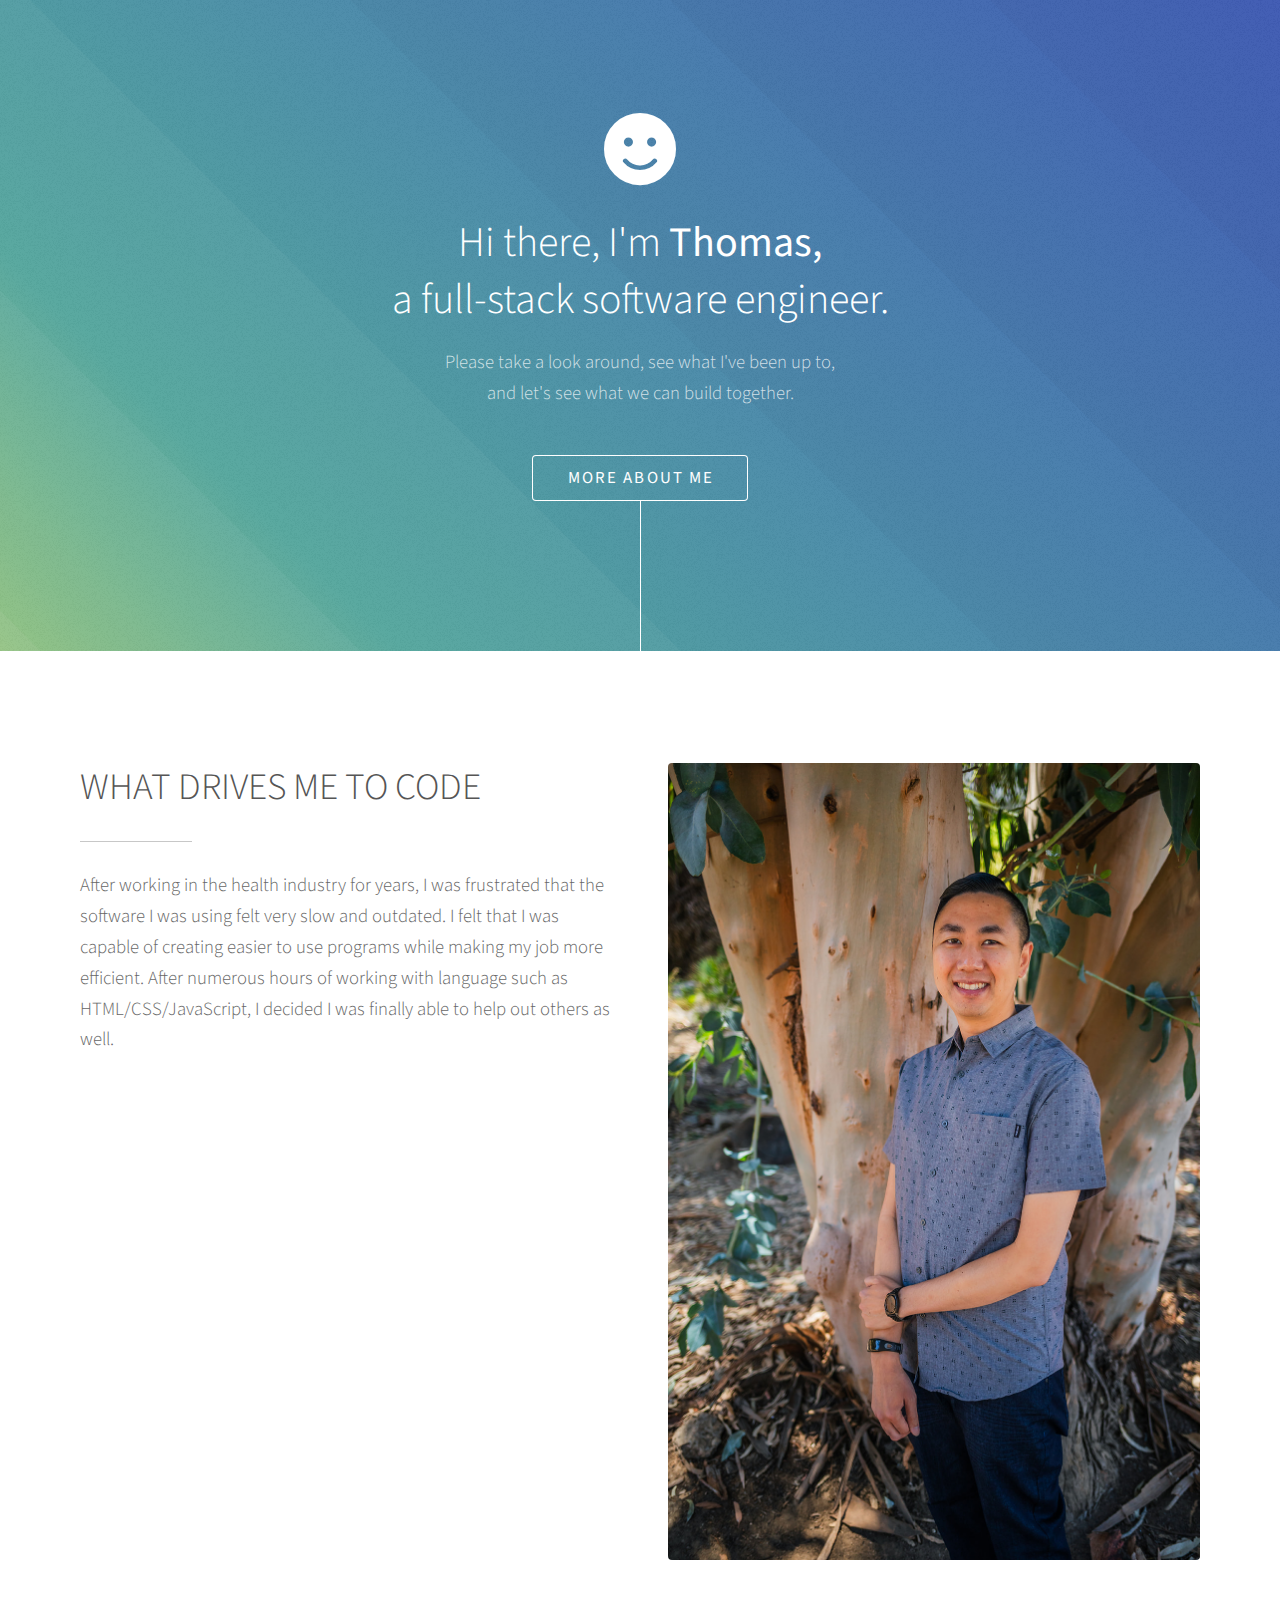
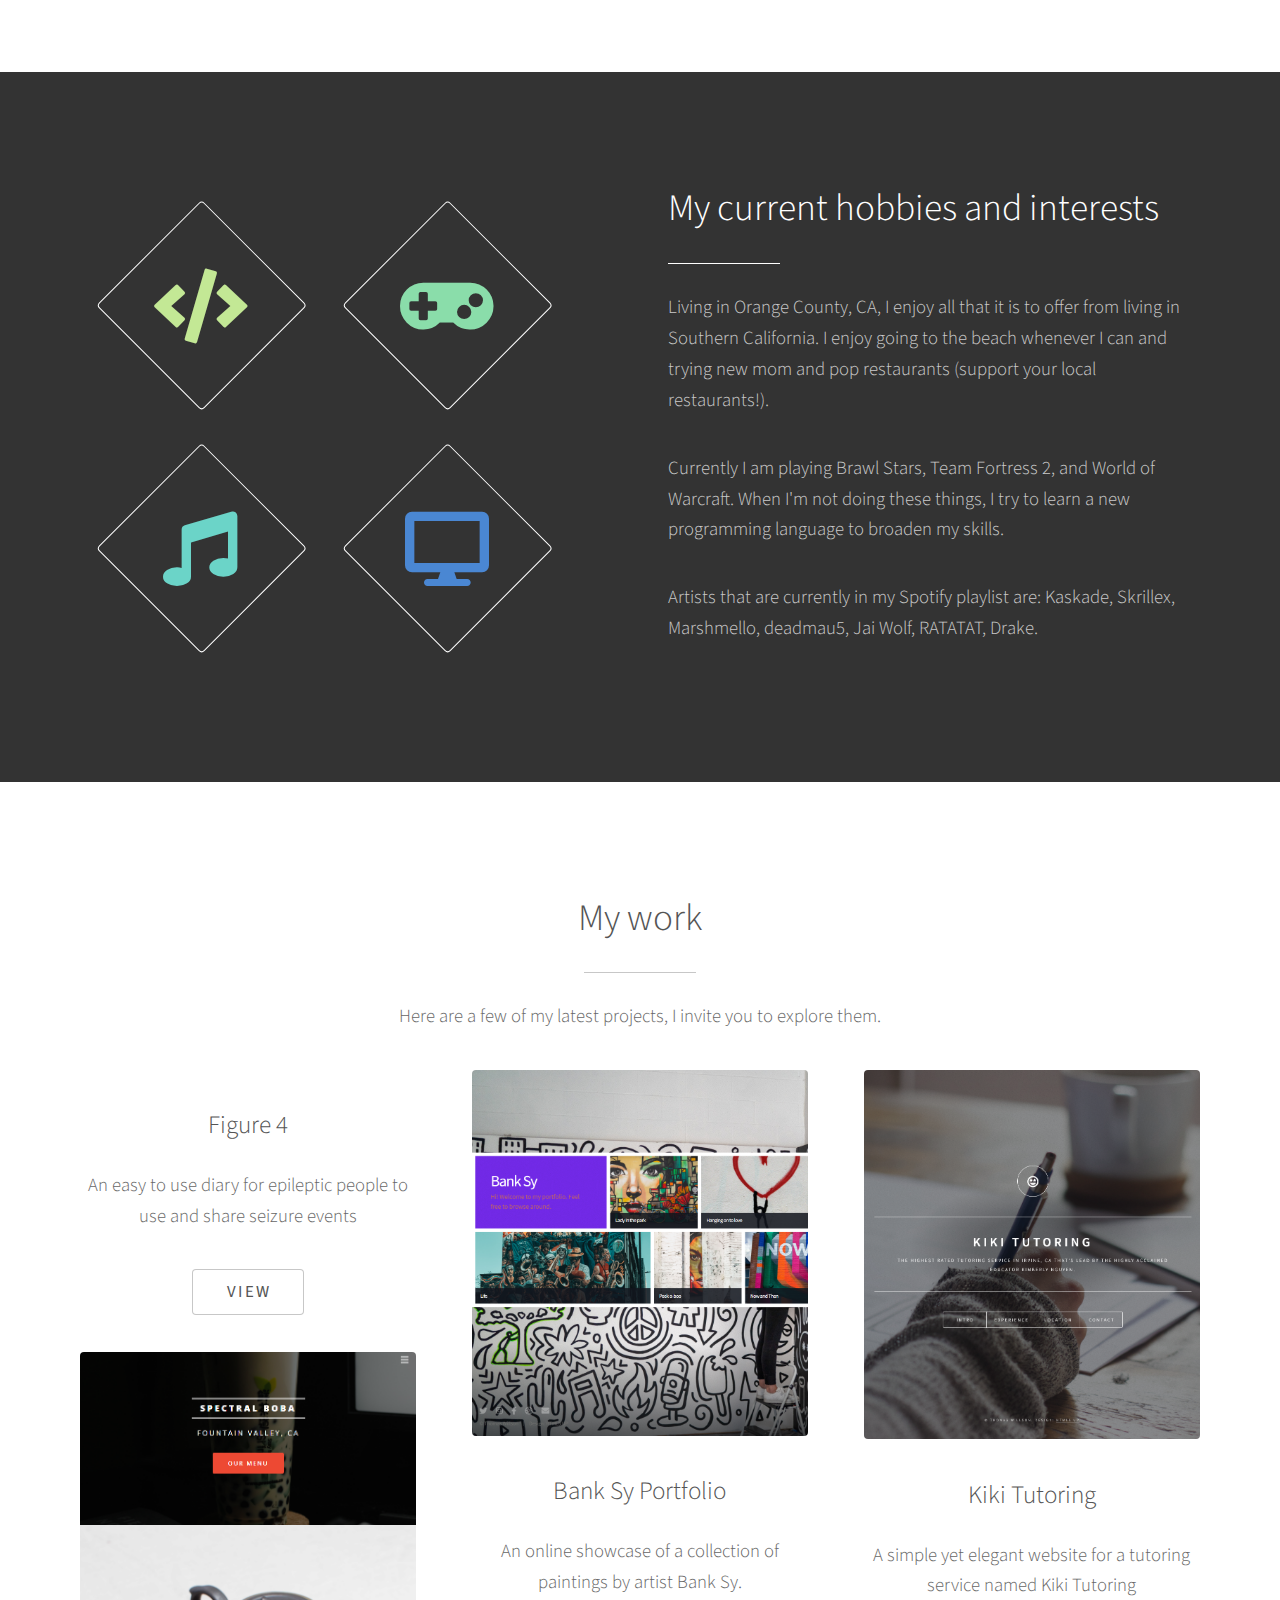
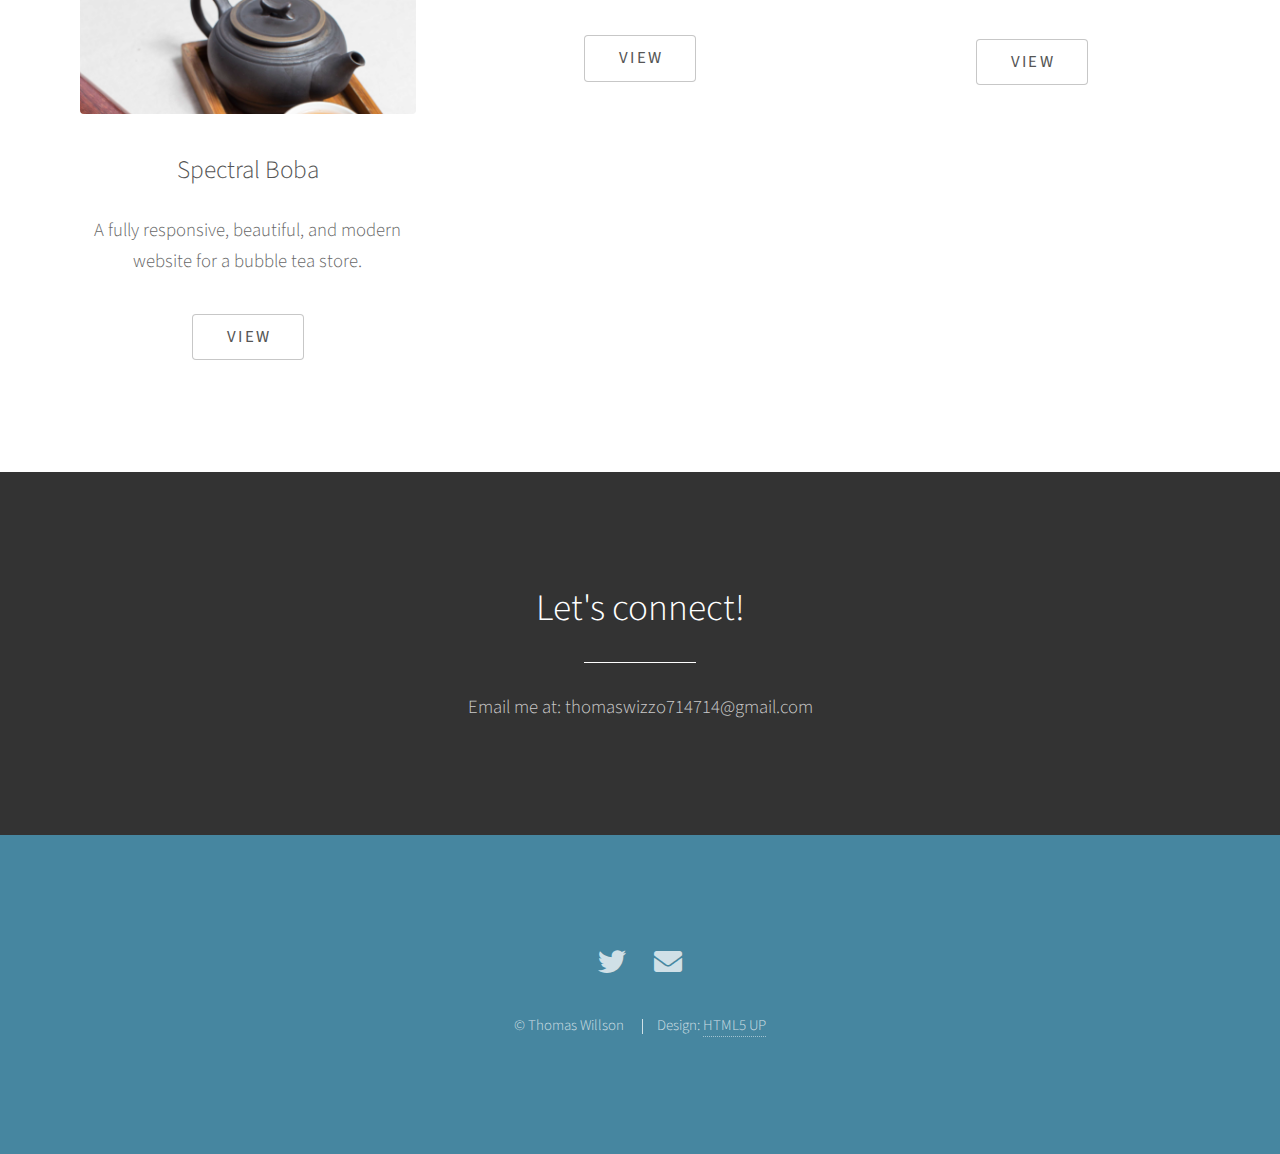
==== commit 8266baa9: "Added Figure 4 app to My Work" ====
--- a/index.html
+++ b/index.html
@@ -1,131 +1,223 @@
-<!DOCTYPE HTML>
+<!DOCTYPE html>
 <!--
 	Photon by HTML5 UP
 	html5up.net | @ajlkn
 	Free for personal and commercial use under the CCA 3.0 license (html5up.net/license)
 -->
 <html>
-	<head>
-		<title>Thomas Willson - Web Dev</title>
-		<meta charset="utf-8" />
-		<meta name="viewport" content="width=device-width, initial-scale=1, user-scalable=no" />
-		<link rel="stylesheet" href="assets/css/main.css" />
-		<noscript><link rel="stylesheet" href="assets/css/noscript.css" /></noscript>
-	</head>
-	<body class="is-preload">
-
-		<!-- Header -->
-			<section id="header">
-				<div class="inner">
-					<span class="icon solid major fa-smile"></span>
-					<h1>Hi there, I'm <strong>Thomas,</strong><br />
-					a full-stack software engineer.</h1>
-					<p>Please take a look around, see what I've been up to,<br />
-					and let's see what we can build together.</p>
-					<ul class="actions special">
-						<li><a href="#one" class="button scrolly">More about me</a></li>
-					</ul>
-				</div>
-			</section>
-
-		<!-- One -->
-			<section id="one" class="main style1">
-				<div class="container">
-					<div class="row gtr-150">
-						<div class="col-6 col-12-medium">
-							<header class="major">
-								<h2>WHAT DRIVES ME TO CODE</h2>
-							</header>
-							<p>After working in the health industry for years, I was frustrated that the software I was using felt very slow and outdated.
-							I felt that I was capable of creating easier to use programs while making my job more efficient.
-							After numerous hours of working with language such as HTML/CSS/JavaScript, I decided I was finally able to help out others as well.</p>
-						</div>
-						<div class="col-6 col-12-medium imp-medium">
-							<span class="image fit"><img src="professional-selfie.jpg" alt="" /></span>
-						</div>
-					</div>
-				</div>
-			</section>
-
-		<!-- Two -->
-			<section id="two" class="main style2">
-				<div class="container">
-					<div class="row gtr-150">
-						<div class="col-6 col-12-medium">
-							<ul class="major-icons">
-								<li><span class="icon solid style1 major fa-code"></span></li>
-								<li><span class="icon solid style2 major fa-gamepad"></span></li>
-								<li><span class="icon solid style3 major fa-music"></span></li>
-								<!-- <li><span class="icon solid style4 major fa-cog"></span></li> -->
-								<li><span class="icon solid style5 major fa-desktop"></span></li>
-								<!-- <li><span class="icon solid style6 major fa-calendar"></span></li> -->
-							</ul>
-						</div>
-						<div class="col-6 col-12-medium">
-							<header class="major">
-								<h2>My current hobbies and interests<br />
-								</h2>
-							</header>
-							<p>Living in Orange County, CA, I enjoy all that it is to offer from living in Southern California.  I enjoy going to the beach whenever I can and trying new mom and pop restaurants (support your local restaurants!).</p>
-							<p>Currently I am playing Brawl Stars, Team Fortress 2, and World of Warcraft.  When I'm not doing these things, I try to learn a new programming language to broaden my skills.</p>
-							<p>Artists that are currently in my Spotify playlist are: Kaskade, Skrillex, Marshmello, deadmau5, Jai Wolf, RATATAT, Drake.</p>
-						</div>
-					</div>
-				</div>
-			</section>
-
-		<!-- Three -->
-			<section id="three" class="main style1 special">
-				<div class="container">
-					<header class="major">
-						<h2>My work</h2>
-					</header>
-					<p>Here are a few of my latest projects, I invite you to explore them.</p>
-					<div class="row gtr-150">
-						<div class="col-4 col-12-medium">
-							<a href="Project-1-spectral-boba/index.html" target="_blank"><span class="image fit"><img href="Project-1-spectral-boba/index.html" src="images/spectral-boba-proj-img.png" alt="" /></span></a>
-							<h3>Spectral Boba</h3>
-							<p>A fully responsive, beautiful, and modern website for a bubble tea store.</p>
-							<ul class="actions special">
-								<li><a href="Project-1-spectral-boba/index.html" target="_blank" class="button">View</a></li>
-							</ul>
-						</div>
-						<div class="col-4 col-12-medium">
-							<a href="Project-2-artist/index.html" target="_blank"><span class="image fit"><img src="images/project2-banksy.png" alt="" /></span></a>
-							<h3>Bank Sy Portfolio</h3>
-							<p>An online showcase of a collection of paintings by artist Bank Sy.</p>
-							<ul class="actions special">
-								<li><a href="Project-2-artist/index.html" target="_blank" class="button">View</a></li>
-							</ul>
-						</div>
-						<div class="col-4 col-12-medium">
-							<a href="Project-3-tutor/index.html" target="_blank"><span class="image fit"><img src="images/kiki-tutor.png" alt="" /></span></a>
-							<h3>Kiki Tutoring</h3>
-							<p>A simple yet elegant website for a tutoring service named Kiki Tutoring</p>
-							<ul class="actions special">
-								<li><a href="Project-3-tutor/index.html" target="_blank" class="button">View</a></li>
-							</ul>
-						</div>
-					</div>
-				</div>
-			</section>
-
-		<!-- Four -->
-			<section id="four" class="main style2 special">
-				<div class="container">
-					<header class="major">
-						<h2>Let's connect!</h2>
-					</header>
-					<p>Email me at: thomaswizzo714714@gmail.com</p>
-					<!-- <ul class="actions special">
+  <head>
+    <title>Thomas Willson - Web Dev</title>
+    <meta charset="utf-8" />
+    <meta
+      name="viewport"
+      content="width=device-width, initial-scale=1, user-scalable=no"
+    />
+    <link rel="stylesheet" href="assets/css/main.css" />
+    <noscript
+      ><link rel="stylesheet" href="assets/css/noscript.css"
+    /></noscript>
+  </head>
+  <body class="is-preload">
+    <!-- Header -->
+    <section id="header">
+      <div class="inner">
+        <span class="icon solid major fa-smile"></span>
+        <h1>
+          Hi there, I'm <strong>Thomas,</strong><br />
+          a full-stack software engineer.
+        </h1>
+        <p>
+          Please take a look around, see what I've been up to,<br />
+          and let's see what we can build together.
+        </p>
+        <ul class="actions special">
+          <li><a href="#one" class="button scrolly">More about me</a></li>
+        </ul>
+      </div>
+    </section>
+
+    <!-- One -->
+    <section id="one" class="main style1">
+      <div class="container">
+        <div class="row gtr-150">
+          <div class="col-6 col-12-medium">
+            <header class="major">
+              <h2>WHAT DRIVES ME TO CODE</h2>
+            </header>
+            <p>
+              After working in the health industry for years, I was frustrated
+              that the software I was using felt very slow and outdated. I felt
+              that I was capable of creating easier to use programs while making
+              my job more efficient. After numerous hours of working with
+              language such as HTML/CSS/JavaScript, I decided I was finally able
+              to help out others as well.
+            </p>
+          </div>
+          <div class="col-6 col-12-medium imp-medium">
+            <span class="image fit"
+              ><img src="professional-selfie.jpg" alt=""
+            /></span>
+          </div>
+        </div>
+      </div>
+    </section>
+
+    <!-- Two -->
+    <section id="two" class="main style2">
+      <div class="container">
+        <div class="row gtr-150">
+          <div class="col-6 col-12-medium">
+            <ul class="major-icons">
+              <li><span class="icon solid style1 major fa-code"></span></li>
+              <li><span class="icon solid style2 major fa-gamepad"></span></li>
+              <li><span class="icon solid style3 major fa-music"></span></li>
+              <!-- <li><span class="icon solid style4 major fa-cog"></span></li> -->
+              <li><span class="icon solid style5 major fa-desktop"></span></li>
+              <!-- <li><span class="icon solid style6 major fa-calendar"></span></li> -->
+            </ul>
+          </div>
+          <div class="col-6 col-12-medium">
+            <header class="major">
+              <h2>My current hobbies and interests<br /></h2>
+            </header>
+            <p>
+              Living in Orange County, CA, I enjoy all that it is to offer from
+              living in Southern California. I enjoy going to the beach whenever
+              I can and trying new mom and pop restaurants (support your local
+              restaurants!).
+            </p>
+            <p>
+              Currently I am playing Brawl Stars, Team Fortress 2, and World of
+              Warcraft. When I'm not doing these things, I try to learn a new
+              programming language to broaden my skills.
+            </p>
+            <p>
+              Artists that are currently in my Spotify playlist are: Kaskade,
+              Skrillex, Marshmello, deadmau5, Jai Wolf, RATATAT, Drake.
+            </p>
+          </div>
+        </div>
+      </div>
+    </section>
+
+    <!-- Three -->
+    <section id="three" class="main style1 special">
+      <div class="container">
+        <header class="major">
+          <h2>My work</h2>
+        </header>
+        <p>
+          Here are a few of my latest projects, I invite you to explore them.
+        </p>
+        <div class="row gtr-150">
+          <div class="col-4 col-12-medium">
+            <div class="col-4 col-12-medium">
+              <a href="https://figure-4.up.railway.app/" target="_blank"
+                ><span class="image fit"
+                  ><img
+                    src="https://github.com/Wizzo1337/Figure-4/raw/main/images-to-add/figure4.gif"
+                    alt="" /></span
+              ></a>
+              <h3>Figure 4</h3>
+              <p>
+                An easy to use diary for epileptic people to use and share
+                seizure events
+              </p>
+              <ul class="actions special">
+                <li>
+                  <a
+                    href="https://figure-4.up.railway.app/"
+                    target="_blank"
+                    class="button"
+                    >View</a
+                  >
+                </li>
+              </ul>
+            </div>
+            <a href="Project-1-spectral-boba/index.html" target="_blank"
+              ><span class="image fit"
+                ><img
+                  href="Project-1-spectral-boba/index.html"
+                  src="images/spectral-boba-proj-img.png"
+                  alt="" /></span
+            ></a>
+            <h3>Spectral Boba</h3>
+            <p>
+              A fully responsive, beautiful, and modern website for a bubble tea
+              store.
+            </p>
+            <ul class="actions special">
+              <li>
+                <a
+                  href="Project-1-spectral-boba/index.html"
+                  target="_blank"
+                  class="button"
+                  >View</a
+                >
+              </li>
+            </ul>
+          </div>
+          <div class="col-4 col-12-medium">
+            <a href="Project-2-artist/index.html" target="_blank"
+              ><span class="image fit"
+                ><img src="images/project2-banksy.png" alt="" /></span
+            ></a>
+            <h3>Bank Sy Portfolio</h3>
+            <p>
+              An online showcase of a collection of paintings by artist Bank Sy.
+            </p>
+            <ul class="actions special">
+              <li>
+                <a
+                  href="Project-2-artist/index.html"
+                  target="_blank"
+                  class="button"
+                  >View</a
+                >
+              </li>
+            </ul>
+          </div>
+          <div class="col-4 col-12-medium">
+            <a href="Project-3-tutor/index.html" target="_blank"
+              ><span class="image fit"
+                ><img src="images/kiki-tutor.png" alt="" /></span
+            ></a>
+            <h3>Kiki Tutoring</h3>
+            <p>
+              A simple yet elegant website for a tutoring service named Kiki
+              Tutoring
+            </p>
+            <ul class="actions special">
+              <li>
+                <a
+                  href="Project-3-tutor/index.html"
+                  target="_blank"
+                  class="button"
+                  >View</a
+                >
+              </li>
+            </ul>
+          </div>
+        </div>
+      </div>
+    </section>
+
+    <!-- Four -->
+    <section id="four" class="main style2 special">
+      <div class="container">
+        <header class="major">
+          <h2>Let's connect!</h2>
+        </header>
+        <p>Email me at: thomaswizzo714714@gmail.com</p>
+        <!-- <ul class="actions special">
 						<li><a href="#" class="button wide primary">Sign Up</a></li>
 						<li><a href="#" class="button wide">Learn More</a></li>
 					</ul> -->
-				</div>
-			</section>
-
-		<!-- Five -->
-		<!--
+      </div>
+    </section>
+
+    <!-- Five -->
+    <!--
 			<section id="five" class="main style1">
 				<div class="container">
 					<header class="major special">
@@ -442,27 +534,39 @@
 			</section>
 		-->
 
-		<!-- Footer -->
-			<section id="footer">
-				<ul class="icons">
-					<li><a href="https://twitter.com/thomaswizzo" class="icon brands alt fa-twitter"><span class="label">Twitter</span></a></li>
-					<!-- <li><a href="#" class="icon brands alt fa-facebook-f"><span class="label">Facebook</span></a></li> -->
-					<!-- <li><a href="#" class="icon brands alt fa-instagram"><span class="label">Instagram</span></a></li> -->
-					<!-- <li><a href="#" class="icon brands alt fa-github"><span class="label">GitHub</span></a></li> -->
-					<li><a href="mailto:thomaswizzo714@gmail.com" class="icon solid alt fa-envelope"><span class="label">Email</span></a></li>
-				</ul>
-				<ul class="copyright">
-					<li>&copy; Thomas Willson</li><li>Design: <a href="http://html5up.net">HTML5 UP</a></li>
-				</ul>
-			</section>
-
-		<!-- Scripts -->
-			<script src="assets/js/jquery.min.js"></script>
-			<script src="assets/js/jquery.scrolly.min.js"></script>
-			<script src="assets/js/browser.min.js"></script>
-			<script src="assets/js/breakpoints.min.js"></script>
-			<script src="assets/js/util.js"></script>
-			<script src="assets/js/main.js"></script>
-
-	</body>
+    <!-- Footer -->
+    <section id="footer">
+      <ul class="icons">
+        <li>
+          <a
+            href="https://twitter.com/thomaswizzo"
+            class="icon brands alt fa-twitter"
+            ><span class="label">Twitter</span></a
+          >
+        </li>
+        <!-- <li><a href="#" class="icon brands alt fa-facebook-f"><span class="label">Facebook</span></a></li> -->
+        <!-- <li><a href="#" class="icon brands alt fa-instagram"><span class="label">Instagram</span></a></li> -->
+        <!-- <li><a href="#" class="icon brands alt fa-github"><span class="label">GitHub</span></a></li> -->
+        <li>
+          <a
+            href="mailto:thomaswizzo714@gmail.com"
+            class="icon solid alt fa-envelope"
+            ><span class="label">Email</span></a
+          >
+        </li>
+      </ul>
+      <ul class="copyright">
+        <li>&copy; Thomas Willson</li>
+        <li>Design: <a href="http://html5up.net">HTML5 UP</a></li>
+      </ul>
+    </section>
+
+    <!-- Scripts -->
+    <script src="assets/js/jquery.min.js"></script>
+    <script src="assets/js/jquery.scrolly.min.js"></script>
+    <script src="assets/js/browser.min.js"></script>
+    <script src="assets/js/breakpoints.min.js"></script>
+    <script src="assets/js/util.js"></script>
+    <script src="assets/js/main.js"></script>
+  </body>
 </html>
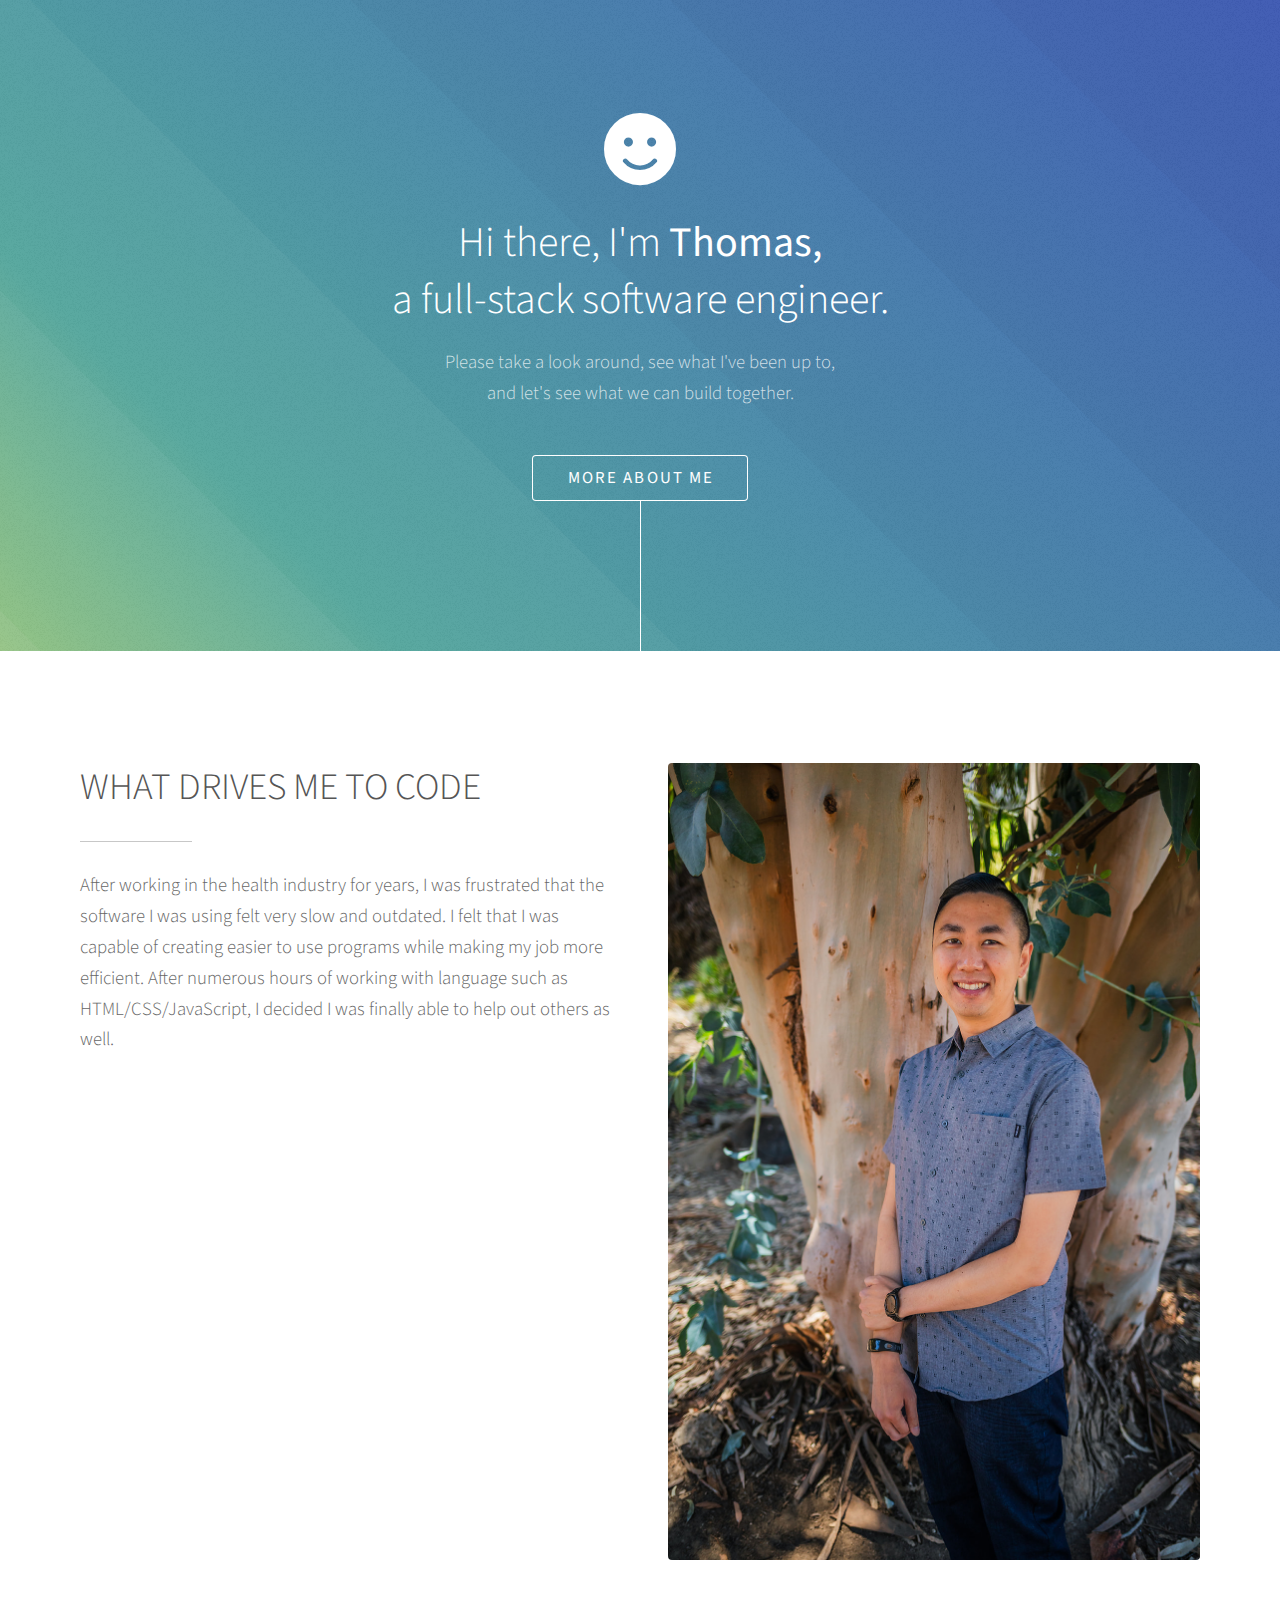
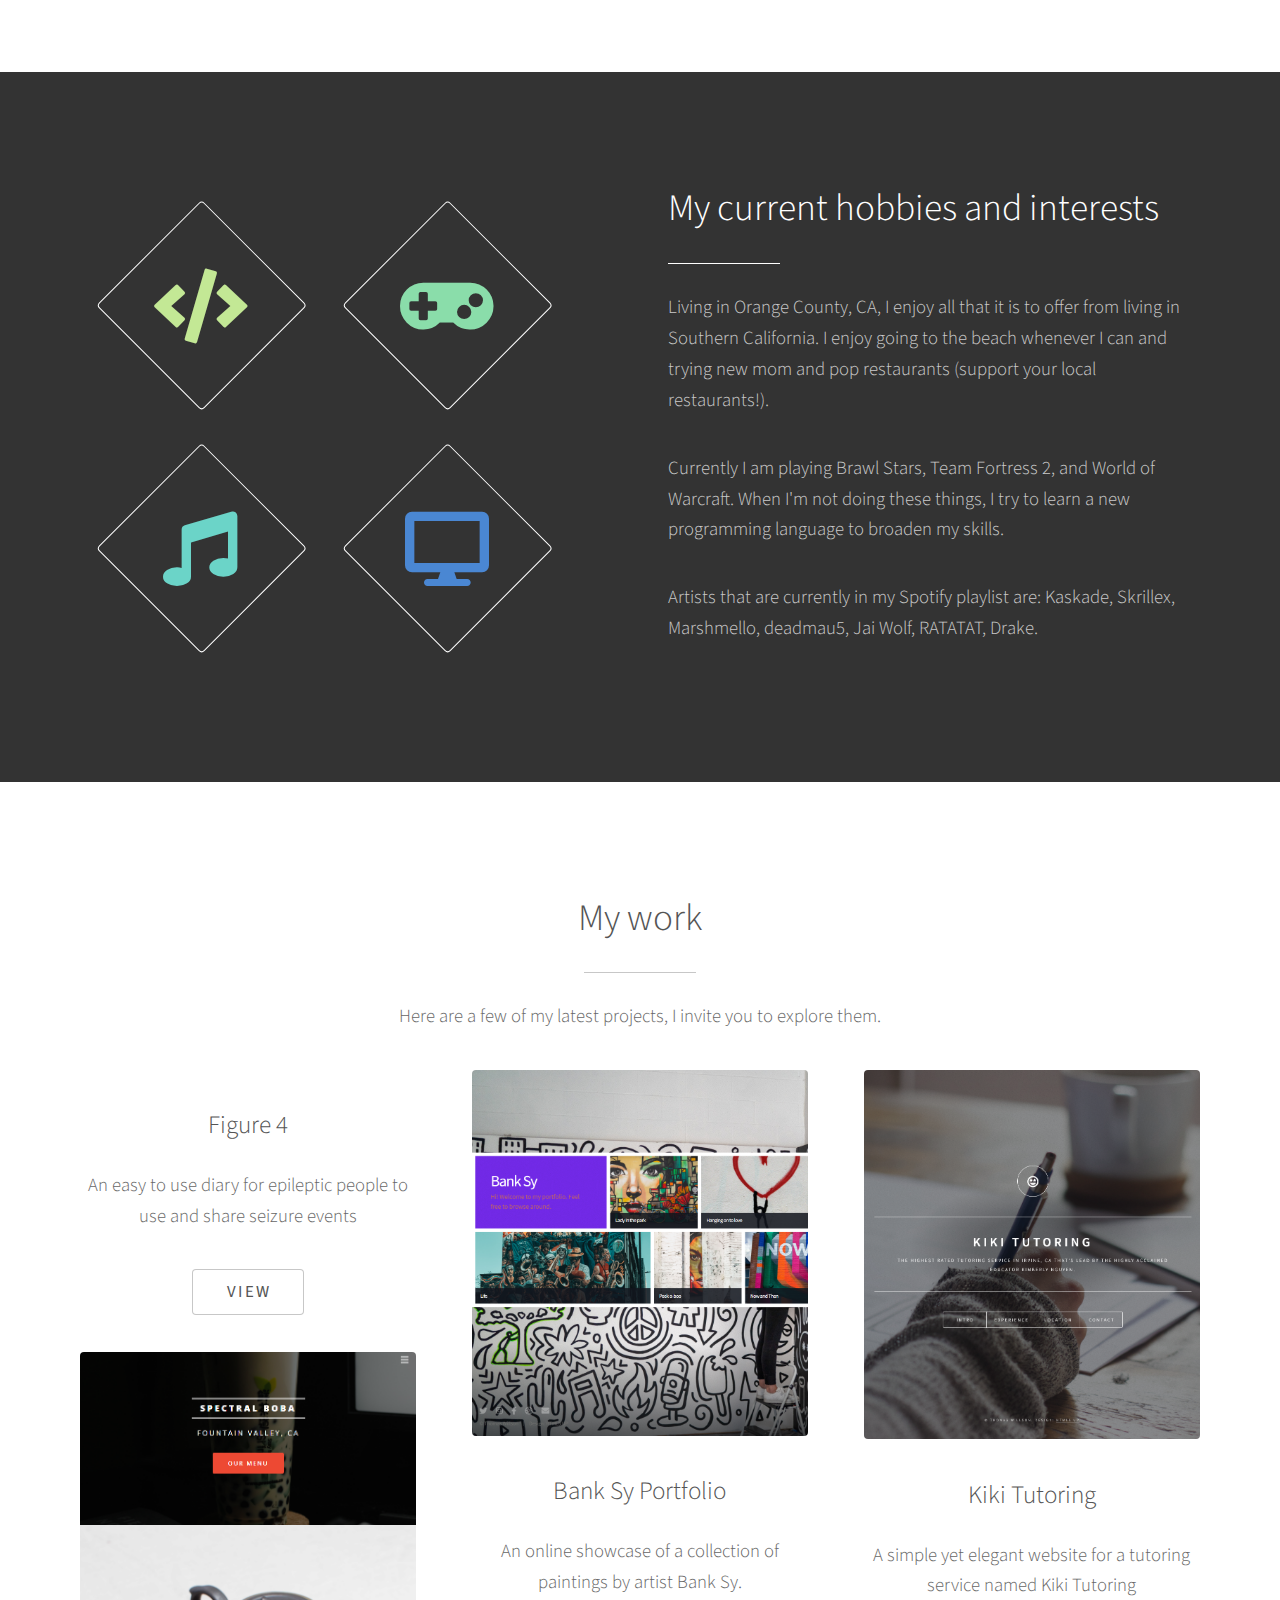
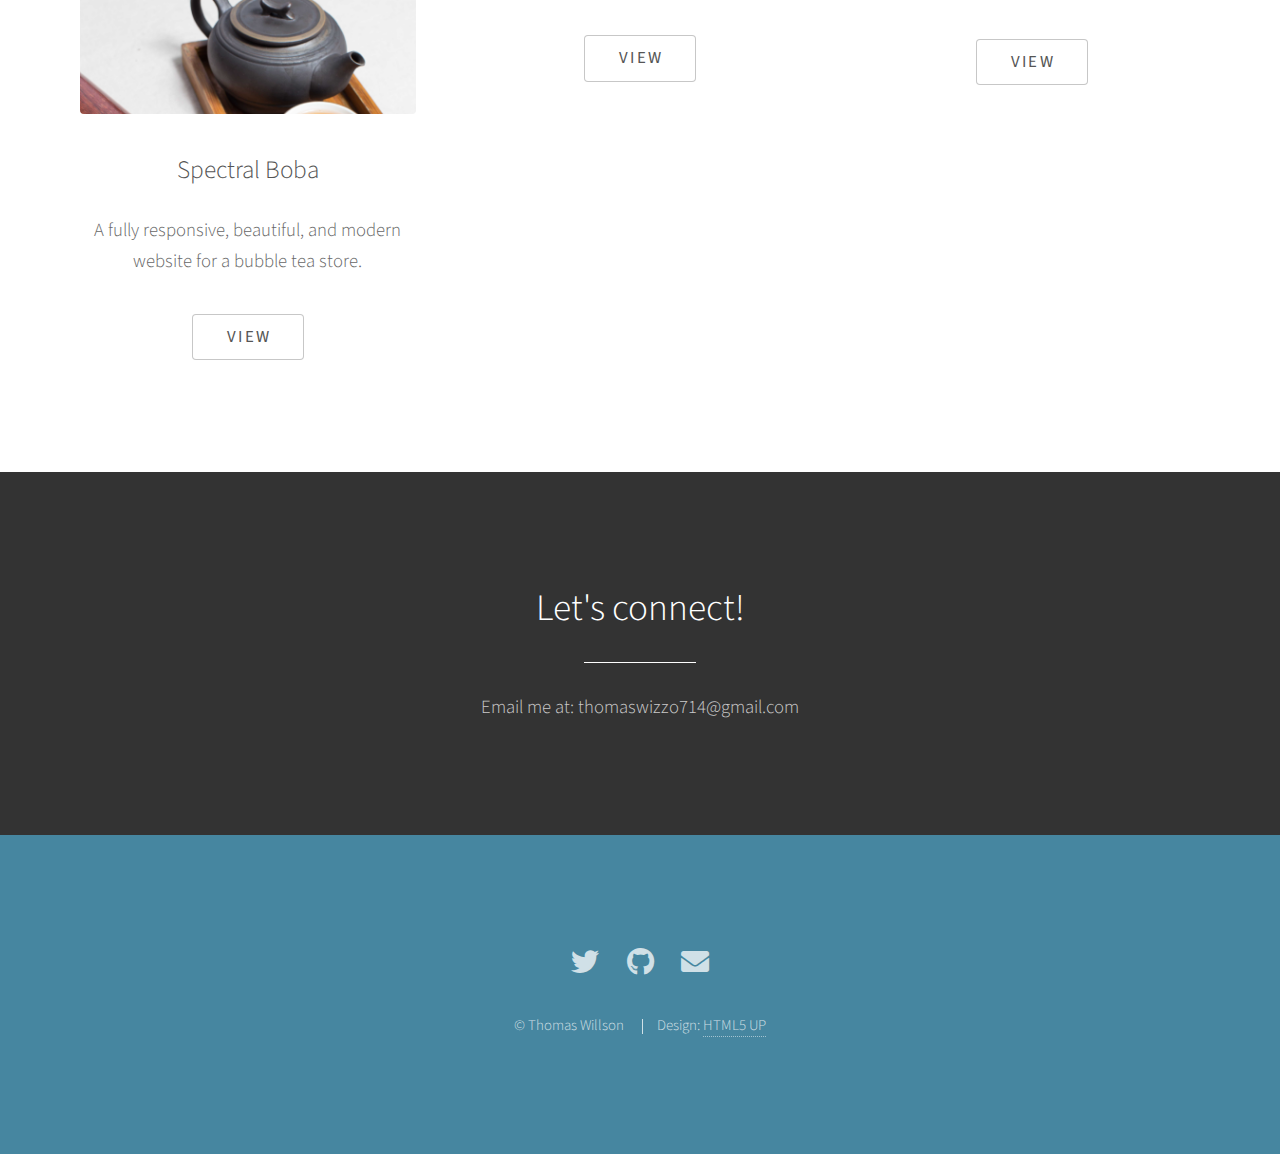
==== commit b422be17: "Fixed typos and added Github link" ====
--- a/index.html
+++ b/index.html
@@ -208,7 +208,7 @@
         <header class="major">
           <h2>Let's connect!</h2>
         </header>
-        <p>Email me at: thomaswizzo714714@gmail.com</p>
+        <p>Email me at: thomaswizzo714@gmail.com</p>
         <!-- <ul class="actions special">
 						<li><a href="#" class="button wide primary">Sign Up</a></li>
 						<li><a href="#" class="button wide">Learn More</a></li>
@@ -546,7 +546,7 @@
         </li>
         <!-- <li><a href="#" class="icon brands alt fa-facebook-f"><span class="label">Facebook</span></a></li> -->
         <!-- <li><a href="#" class="icon brands alt fa-instagram"><span class="label">Instagram</span></a></li> -->
-        <!-- <li><a href="#" class="icon brands alt fa-github"><span class="label">GitHub</span></a></li> -->
+        <li><a href="https://github.com/Wizzo1337" class="icon brands alt fa-github"><span class="label">GitHub</span></a></li>
         <li>
           <a
             href="mailto:thomaswizzo714@gmail.com"
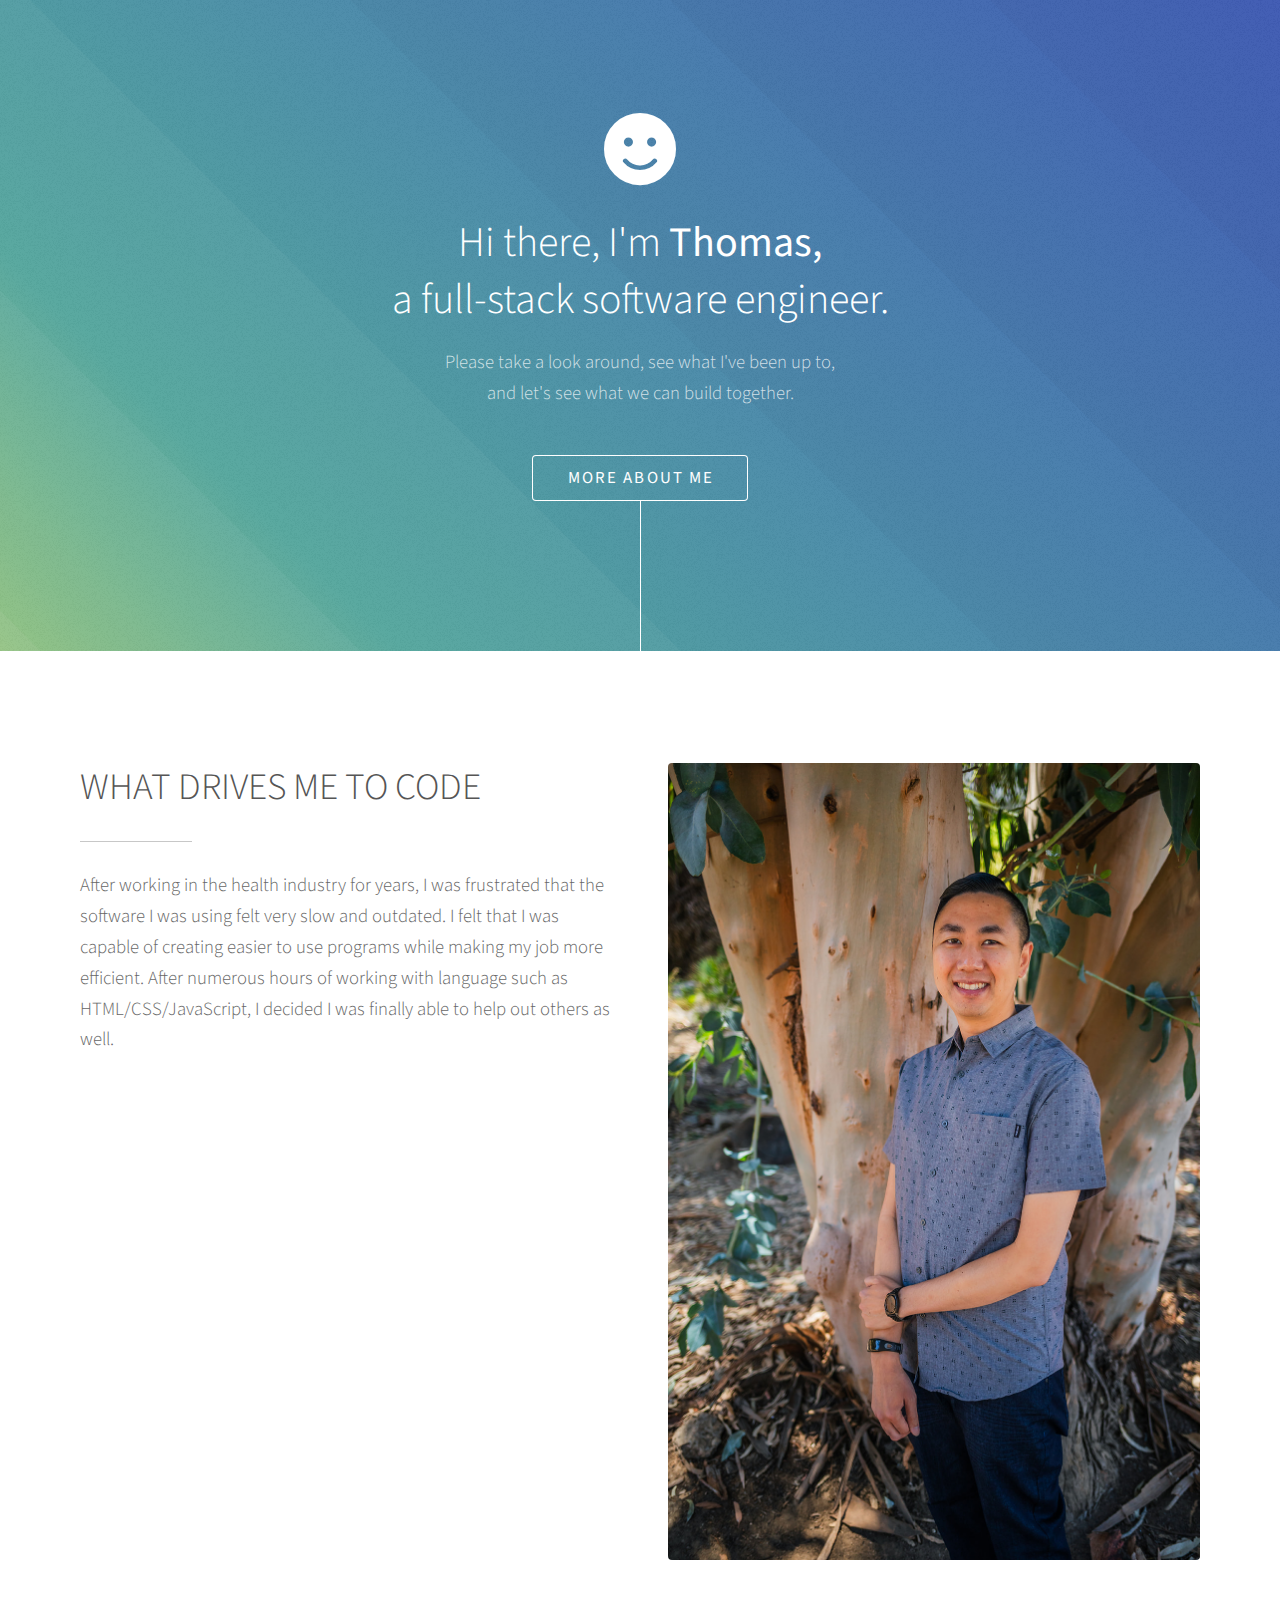
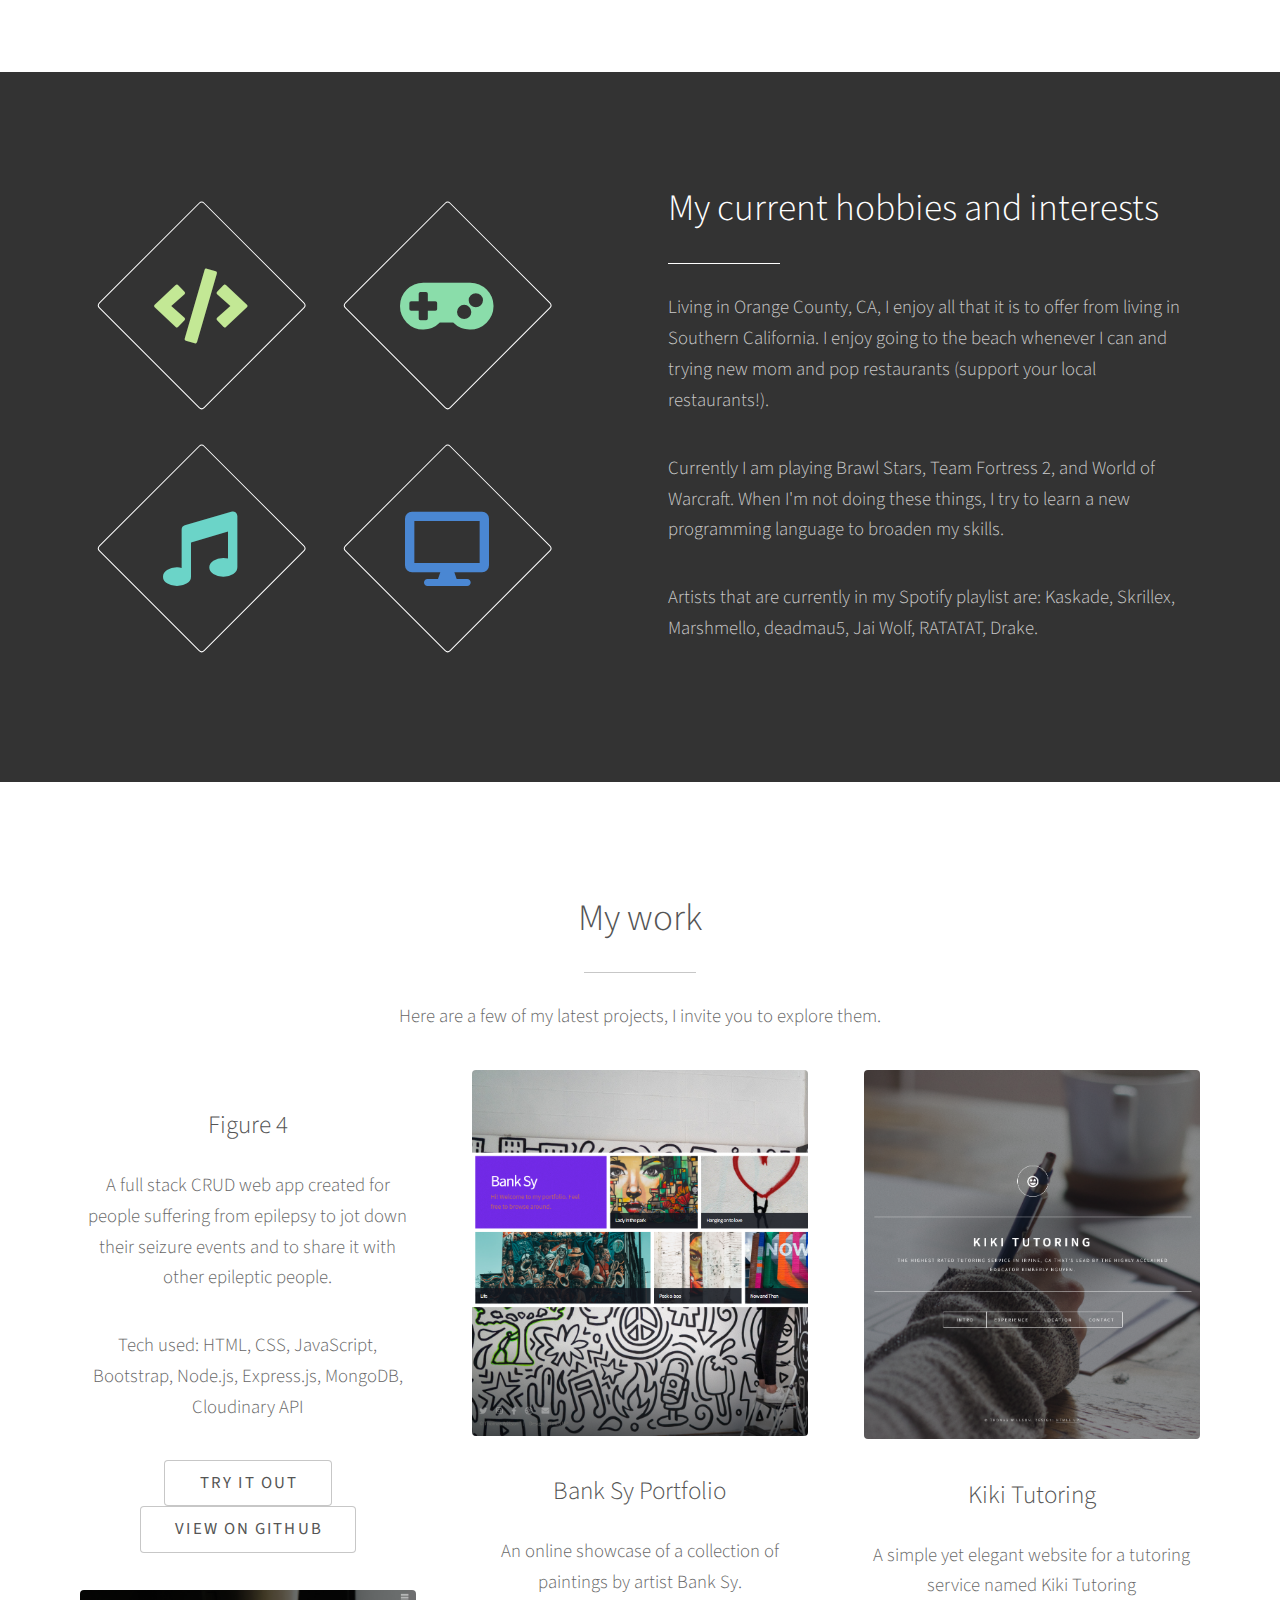
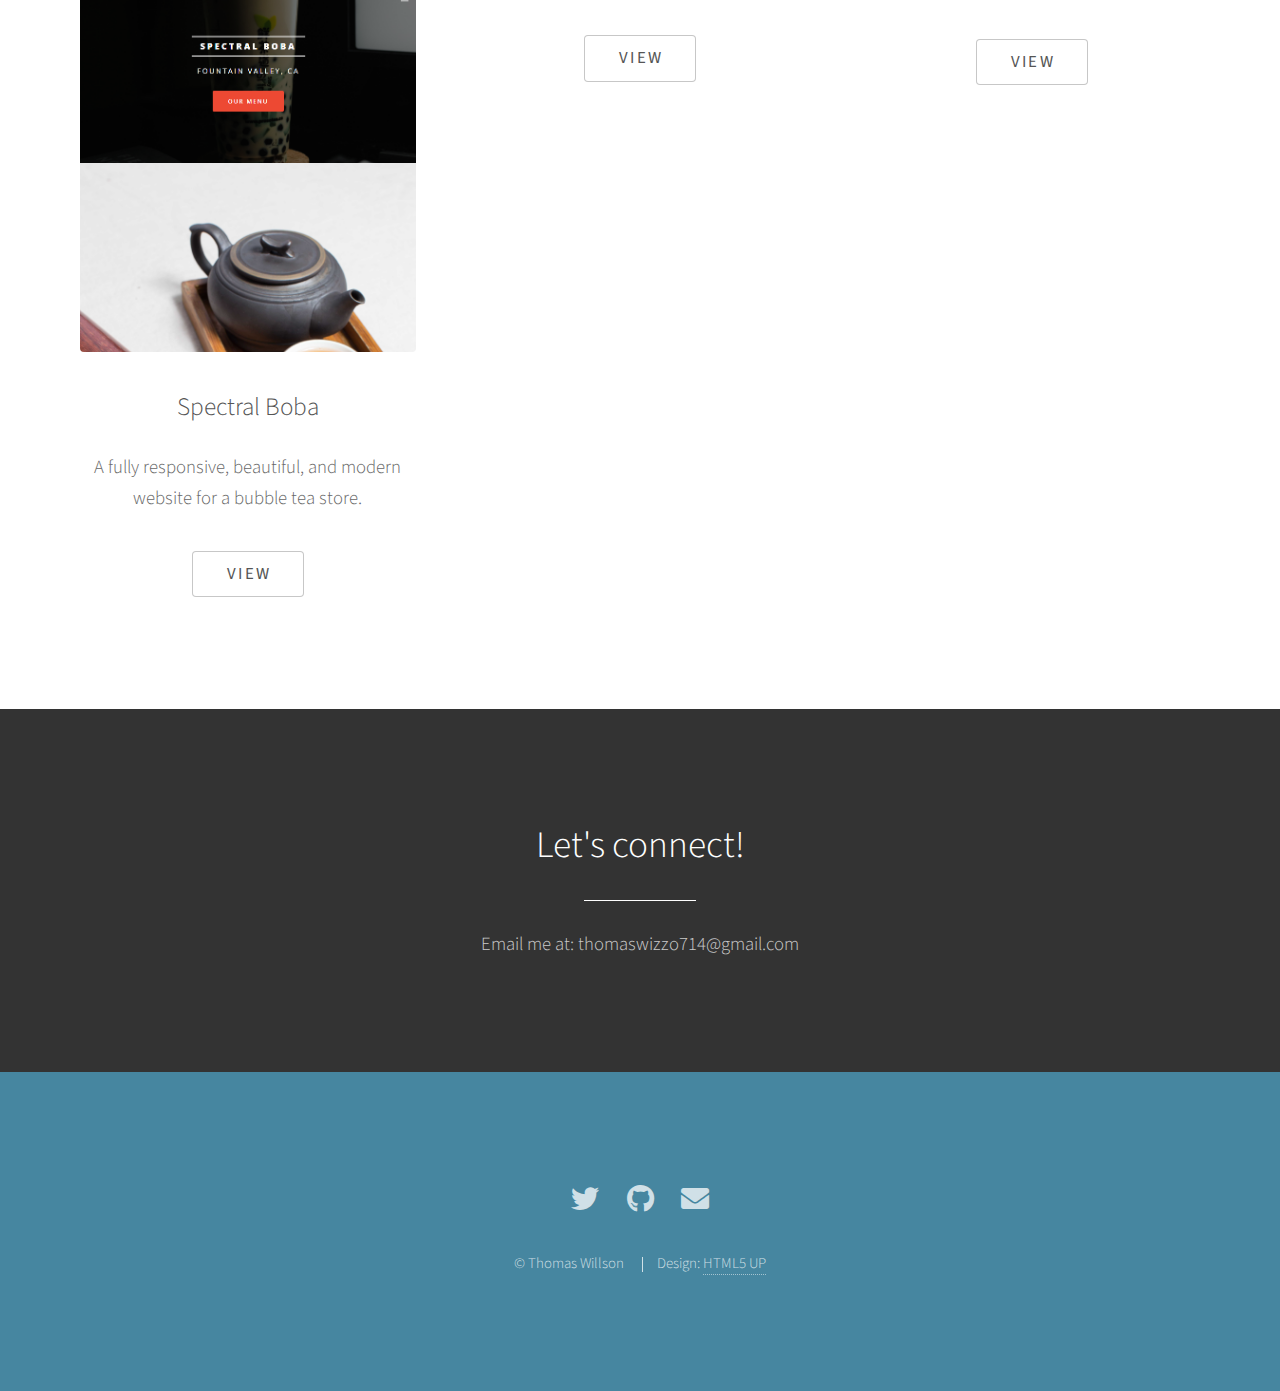
==== commit 66b50245: "Updated Figure 4 links" ====
--- a/index.html
+++ b/index.html
@@ -120,8 +120,10 @@
               ></a>
               <h3>Figure 4</h3>
               <p>
-                An easy to use diary for epileptic people to use and share
-                seizure events
+                A full stack CRUD web app created for people suffering from epilepsy to jot down their seizure events and to share it with other epileptic people.
+              </p>
+							<p>
+                Tech used: HTML, CSS, JavaScript, Bootstrap, Node.js, Express.js, MongoDB, Cloudinary API
               </p>
               <ul class="actions special">
                 <li>
@@ -129,7 +131,13 @@
                     href="https://figure-4.up.railway.app/"
                     target="_blank"
                     class="button"
-                    >View</a
+                    >Try it out</a
+                  >
+									<a
+                    href="https://github.com/Wizzo1337/Figure-4"
+                    target="_blank"
+                    class="button"
+                    >View on GitHub</a
                   >
                 </li>
               </ul>
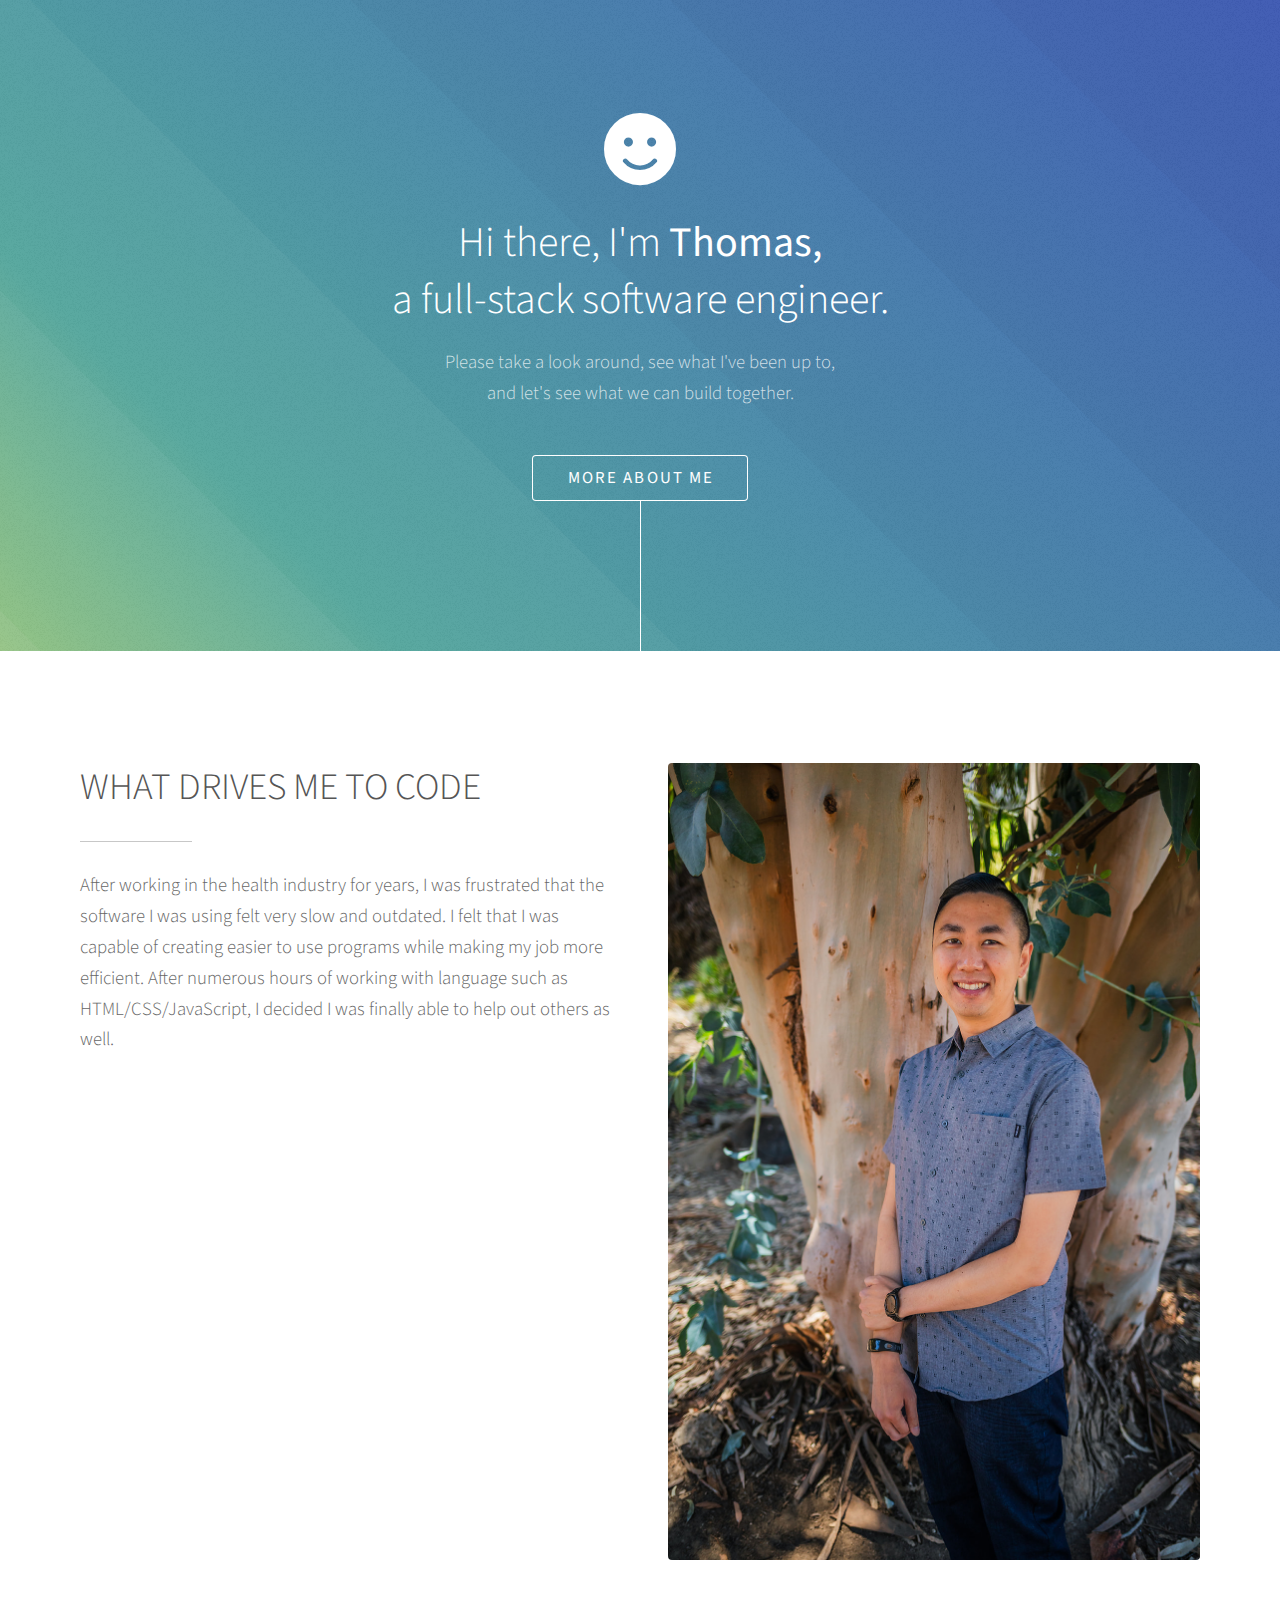
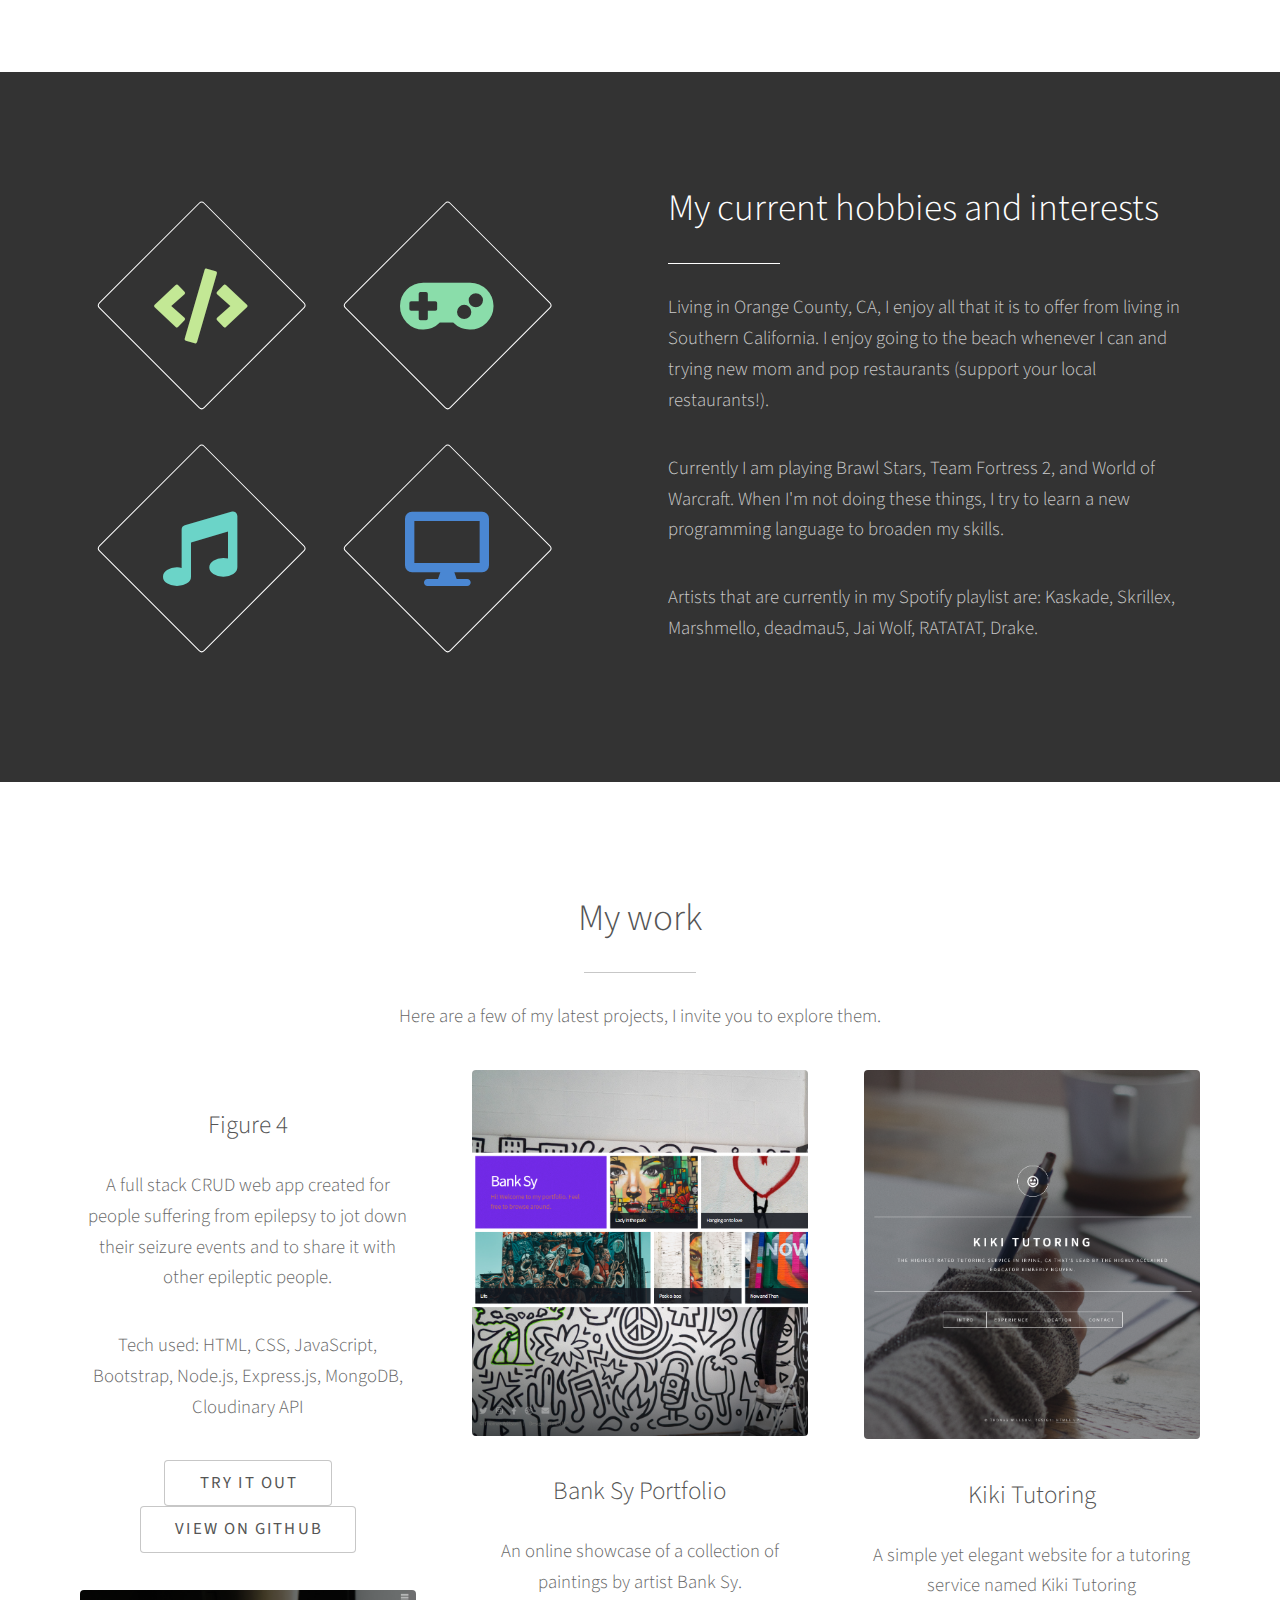
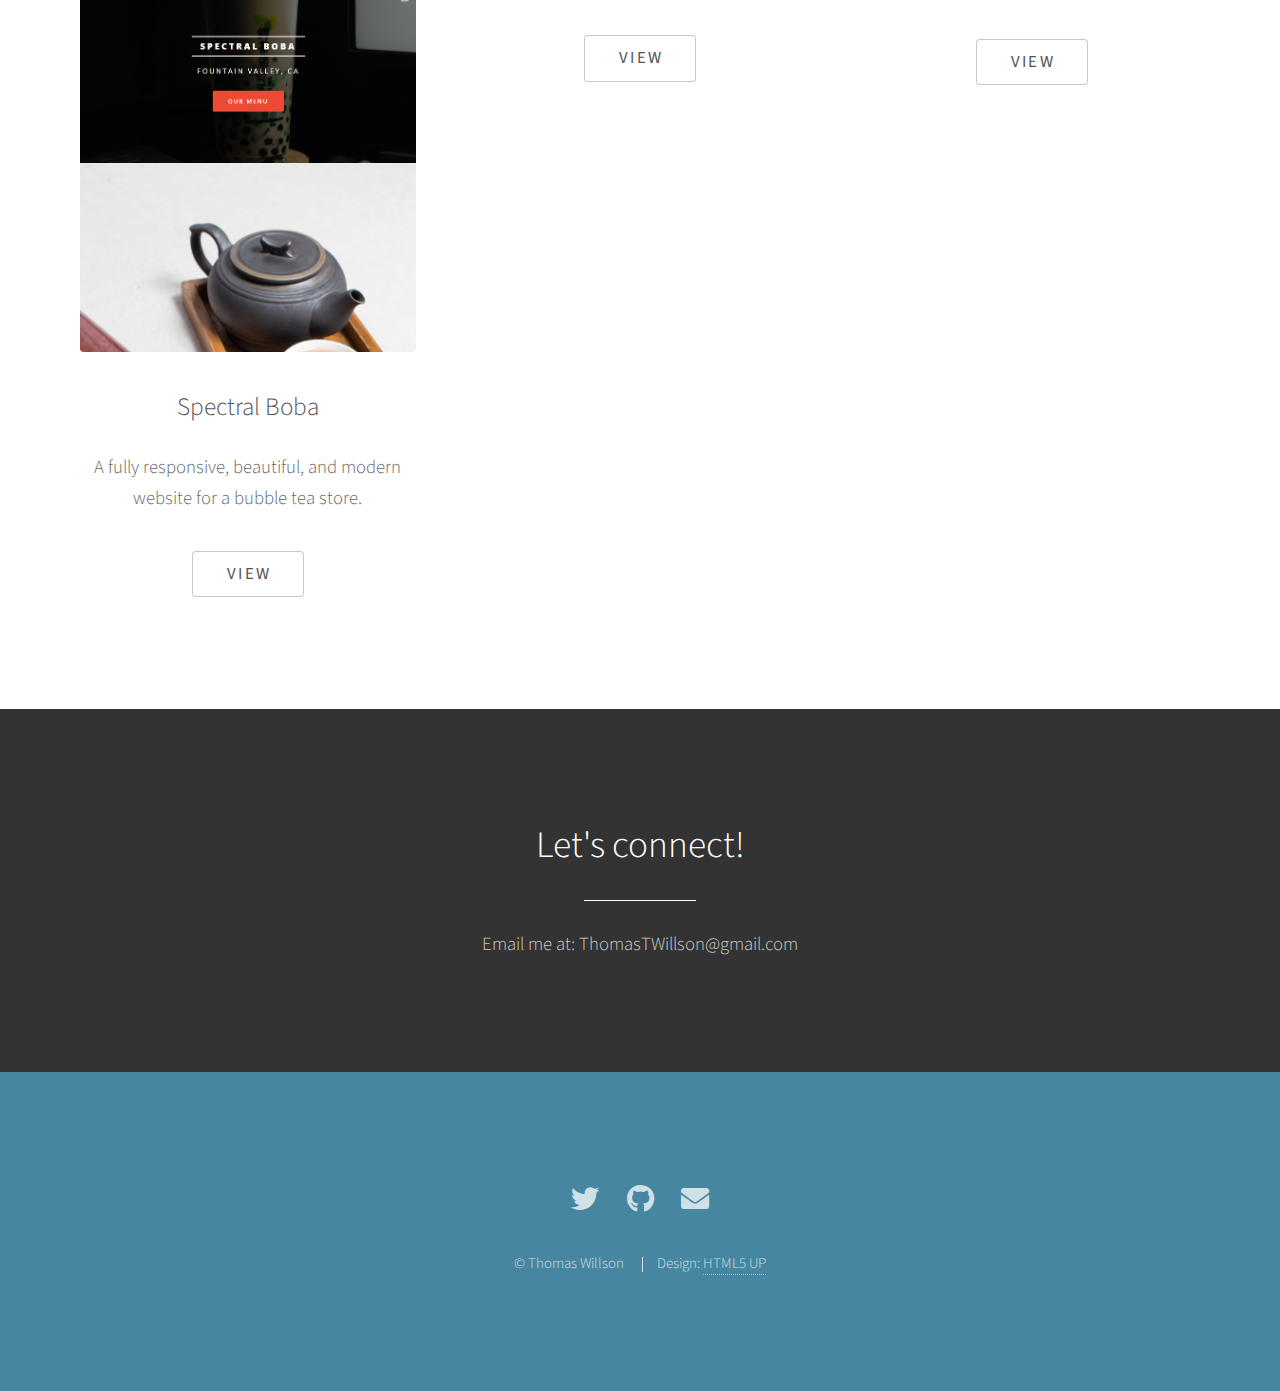
==== commit 3d00a86c: "Updated email" ====
--- a/index.html
+++ b/index.html
@@ -216,7 +216,7 @@
         <header class="major">
           <h2>Let's connect!</h2>
         </header>
-        <p>Email me at: thomaswizzo714@gmail.com</p>
+        <p>Email me at: ThomasTWillson@gmail.com</p>
         <!-- <ul class="actions special">
 						<li><a href="#" class="button wide primary">Sign Up</a></li>
 						<li><a href="#" class="button wide">Learn More</a></li>
@@ -557,7 +557,7 @@
         <li><a href="https://github.com/Wizzo1337" class="icon brands alt fa-github"><span class="label">GitHub</span></a></li>
         <li>
           <a
-            href="mailto:thomaswizzo714@gmail.com"
+            href="mailto:ThomasTWillson@gmail.com"
             class="icon solid alt fa-envelope"
             ><span class="label">Email</span></a
           >
